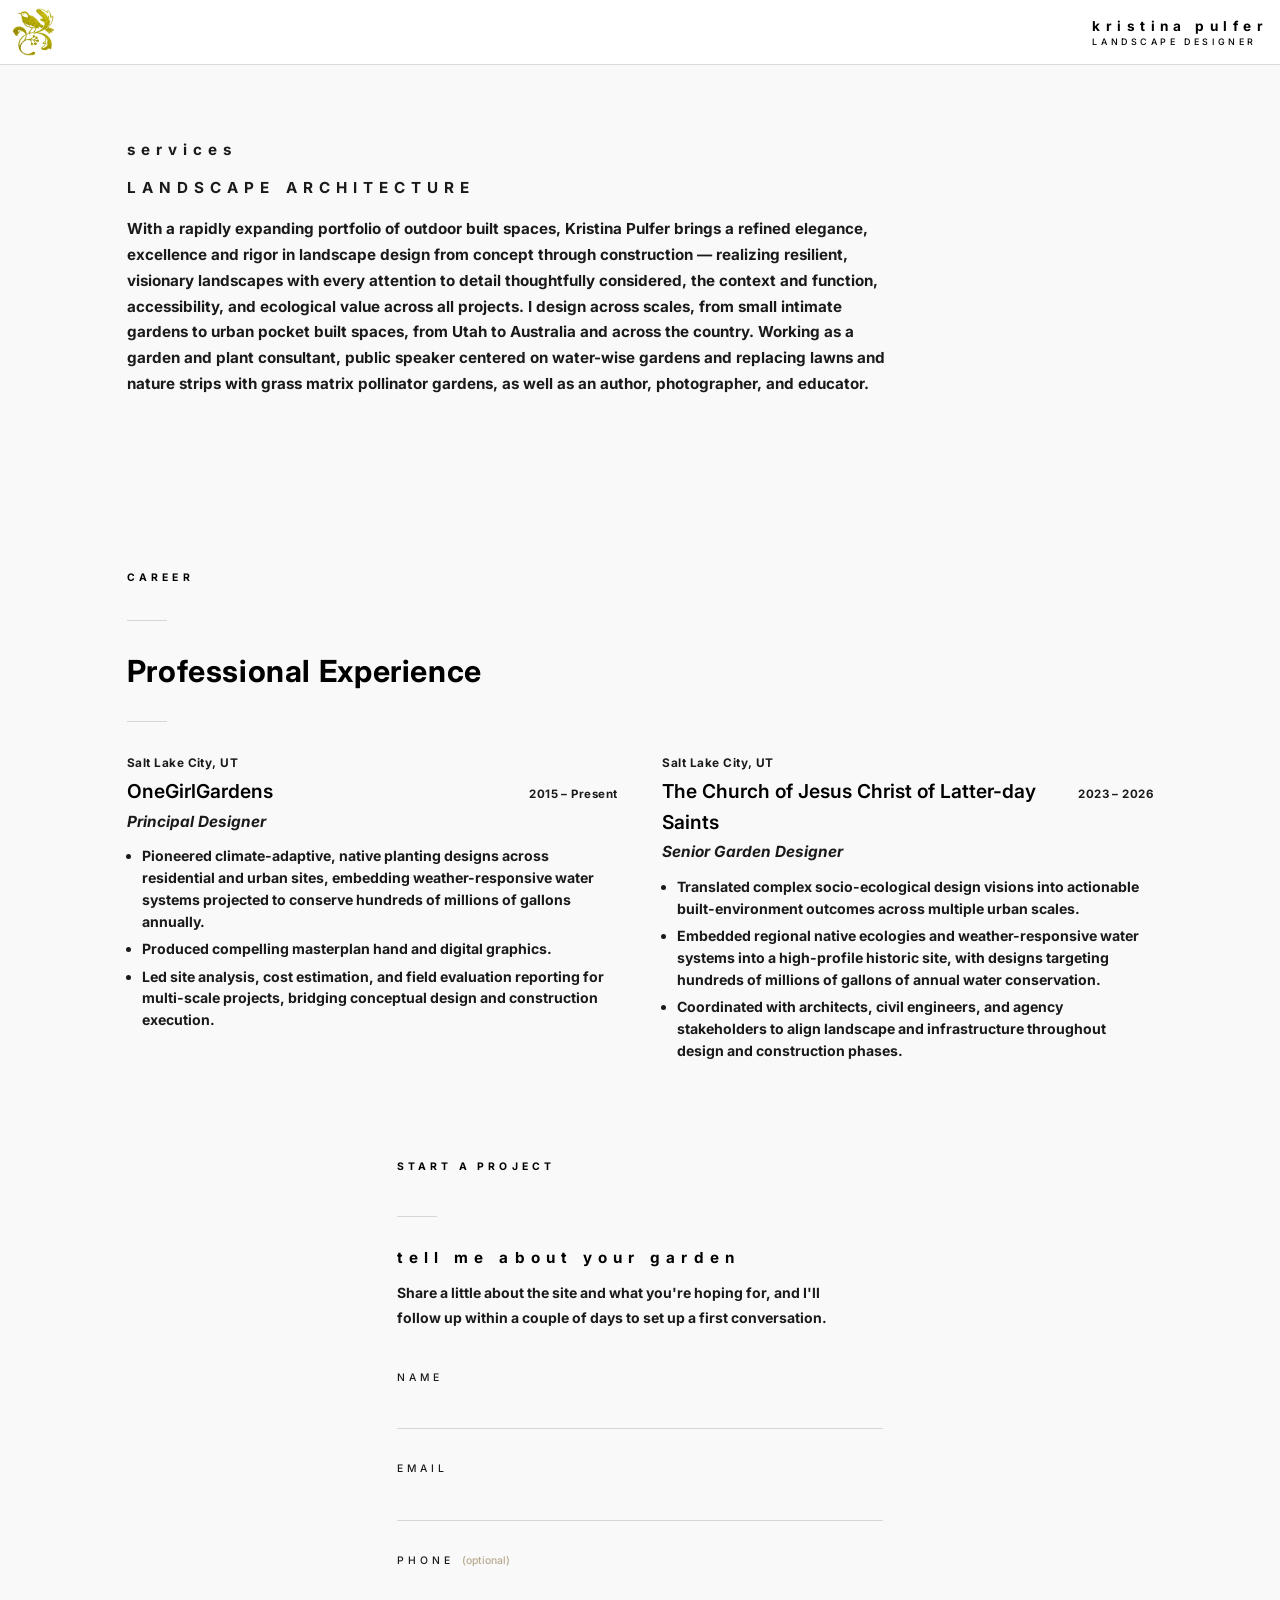
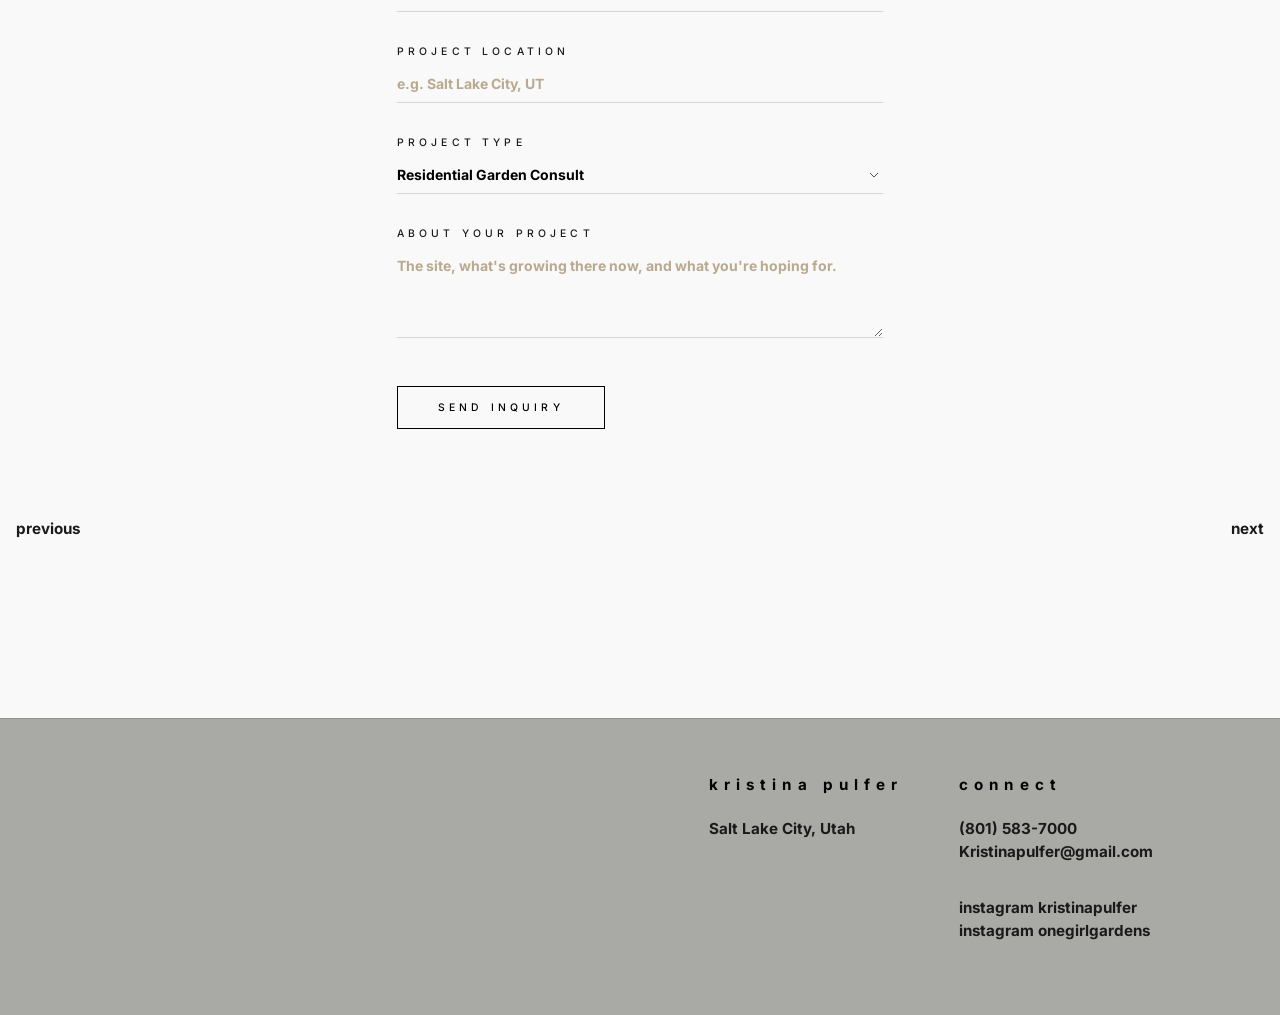
==== about.html @ 71c9b27d "Remove Why We Make Gardens heading from homepage, rename Studio & Process nav item to Process site-w" ====
<!doctype html>
<html lang="en">
<head>
<meta charset="UTF-8">
<meta name="viewport" content="width=device-width, initial-scale=1.0">
<title>Kristina Pulfer — About</title>
<meta name="description" content="Landscape designer Kristina Pulfer, founder of OneGirlGardens, specializes in native and water-resilient planting design for residential and civic gardens in Salt Lake City and beyond.">
<link rel="stylesheet" href="css/style.css">
</head>
<body>

<header class="site-header">
  <div class="container">
    <a class="brand-logo" href="index.html" aria-label="Kristina Pulfer — Home"><img src="images/BIRD_LOGO.png" alt="Kristina Pulfer logo"></a>
    <nav class="main-nav">
      <a href="index.html">Projects</a>
      <a href="about.html" class="active">About</a>
      <a href="studio.html">Process</a>
      <a href="faq.html" class="nav-faq">FAQ</a>
      <a href="visual-journal.html">Visual Journal</a>
    </nav>
    <button class="nav-toggle" aria-label="Toggle menu">
      <span class="toggle-name">kristina pulfer</span>
      <span class="toggle-tag">Landscape Designer</span>
    </button>
  </div>
</header>

<section style="padding-top:4.5rem;">
  <div class="container">
    <div class="dp-section" style="max-width:760px; margin-left:0;">
      <p class="dp-heading">Services</p>
      <p class="label" style="margin-bottom:1em;">Landscape Architecture</p>
      <p>With a rapidly expanding portfolio of outdoor built spaces, Kristina Pulfer brings a refined elegance, excellence and rigor in landscape design from concept through construction &mdash; realizing resilient, visionary landscapes with every attention to detail thoughtfully considered, the context and function, accessibility, and ecological value across all projects. I design across scales, from small intimate gardens to urban pocket built spaces, from Utah to Australia and across the country. Working as a garden and plant consultant, public speaker centered on water-wise gardens and replacing lawns and nature strips with grass matrix pollinator gardens, as well as an author, photographer, and educator.</p>
    </div>
  </div>
</section>

<section>
  <div class="container">
    <p class="label">Career</p>
    <hr class="divider">
    <h2 style="font-size:clamp(1.4rem, 2.6vw, 1.9rem);">Professional Experience</h2>
    <hr class="divider">
    <div class="exp-grid">

      <div class="exp-entry">
        <div class="loc">Salt Lake City, UT</div>
        <div class="org"><span>OneGirlGardens</span><span class="dates">2015 – Present</span></div>
        <div class="role">Principal Designer</div>
        <ul>
          <li>Pioneered climate-adaptive, native planting designs across residential and urban sites, embedding weather-responsive water systems projected to conserve hundreds of millions of gallons annually.</li>
          <li>Produced compelling masterplan hand and digital graphics.</li>
          <li>Led site analysis, cost estimation, and field evaluation reporting for multi-scale projects, bridging conceptual design and construction execution.</li>
        </ul>
      </div>

      <div class="exp-entry">
        <div class="loc">Salt Lake City, UT</div>
        <div class="org"><span>The Church of Jesus Christ of Latter-day Saints</span><span class="dates">2023 – 2026</span></div>
        <div class="role">Senior Garden Designer</div>
        <ul>
          <li>Translated complex socio-ecological design visions into actionable built-environment outcomes across multiple urban scales.</li>
          <li>Embedded regional native ecologies and weather-responsive water systems into a high-profile historic site, with designs targeting hundreds of millions of gallons of annual water conservation.</li>
          <li>Coordinated with architects, civil engineers, and agency stakeholders to align landscape and infrastructure throughout design and construction phases.</li>
        </ul>
      </div>

    </div>
  </div>
</section>

<section style="padding-top:1rem; padding-bottom:2rem;">
  <div class="container" style="max-width:640px;">
    <div class="estimate-block">
      <p class="label">Start a Project</p>
      <hr class="divider">
      <h3>Tell me about your garden</h3>
      <p>Share a little about the site and what you're hoping for, and I'll follow up within a couple of days to set up a first conversation.</p>
      <form class="estimate-form" action="https://formsubmit.co/Kristinapulfer@gmail.com" method="POST">
        <input type="hidden" name="_subject" value="New inquiry — kristinapulferlandscape.com">
        <input type="hidden" name="_captcha" value="false">
        <input type="hidden" name="_template" value="table">
        <input type="text" name="_honey" style="display:none" tabindex="-1" autocomplete="off">
        <div>
          <label for="c-name">Name</label>
          <input id="c-name" type="text" name="name" required autocomplete="name">
        </div>
        <div>
          <label for="c-email">Email</label>
          <input id="c-email" type="email" name="email" required autocomplete="email">
        </div>
        <div>
          <label for="c-phone">Phone <span style="text-transform:none; letter-spacing:0; color:#B9A98F;">(optional)</span></label>
          <input id="c-phone" type="tel" name="phone" autocomplete="tel">
        </div>
        <div>
          <label for="c-location">Project Location</label>
          <input id="c-location" type="text" name="project_location" placeholder="e.g. Salt Lake City, UT">
        </div>
        <div>
          <label for="c-type">Project Type</label>
          <select id="c-type" name="project_type">
            <option value="Residential Garden Consult">Residential Garden Consult</option>
            <option value="Full Planting Design">Full Planting Design</option>
            <option value="Plant Consulting for a Firm">Plant Consulting for a Firm</option>
            <option value="Ongoing Maintenance Oversight">Ongoing Maintenance Oversight</option>
            <option value="Other">Other</option>
          </select>
        </div>
        <div>
          <label for="c-message">About Your Project</label>
          <textarea id="c-message" name="message" placeholder="The site, what's growing there now, and what you're hoping for."></textarea>
        </div>
        <button type="submit">Send Inquiry</button>
      </form>
    </div>
  </div>
</section>

<section style="padding-top:0; padding-bottom:2rem;">
  <div style="display:flex; justify-content:space-between; margin-top:3.5rem; width:100vw; margin-left:calc(50% - 50vw); padding:0 1rem; box-sizing:border-box;">
    <a href="index.html" style="font-family:'Inter', Helvetica, Arial, sans-serif; font-weight:700; font-size:0.95rem; color:var(--brown-soft); text-transform:lowercase;">previous</a>
    <a href="studio.html" style="font-family:'Inter', Helvetica, Arial, sans-serif; font-weight:700; font-size:0.95rem; color:var(--brown-soft); text-transform:lowercase;">next</a>
  </div>
</section>

<footer class="site-footer">
  <div class="container">
    <div class="footer-grid">
      <div>
        <p class="footer-name">Kristina Pulfer</p>
        <p>Salt Lake City, Utah</p>
      </div>
      <div>
        <h4 class="label">Connect</h4>
        <a href="tel:+18015837000">(801) 583-7000</a>
        <a href="mailto:Kristinapulfer@gmail.com">Kristinapulfer@gmail.com</a>
        <a href="https://instagram.com/kristinapulfer" target="_blank" rel="noopener" style="margin-top:2.4em;">instagram kristinapulfer</a>
        <a href="https://instagram.com/onegirlgardens" target="_blank" rel="noopener">instagram onegirlgardens</a>
      </div>
    </div>
  </div>
</footer>
<script src="js/main.js"></script>
</body>
</html>
---- css/style.css ----
@import url('https://fonts.googleapis.com/css2?family=Inter:wght@300;400;500;700&display=swap');

:root {
  --cream: #F9F9F9;
  --cream-alt: #F9F9F9;
  --footer-gray: #A9A9A5;
  --page-gray: #F9F9F9;
  --brown: #000000;
  --brown-soft: #1A1A1A;
  --green: #000000;
  --green-dark: #000000;
  --line: rgba(0, 0, 0, 0.14);
  --max: 1180px;
}

* { box-sizing: border-box; }

html { font-size: 16px; scroll-behavior: smooth; overflow-x: hidden; }
html.nav-open, html.nav-open body { overflow: hidden; }

body {
  margin: 0;
  overflow-x: hidden;
  background: var(--cream);
  color: var(--brown-soft);
  font-family: 'Inter', Helvetica, Arial, sans-serif;
  font-weight: 700;
  line-height: 1.6;
  -webkit-font-smoothing: antialiased;
}

h1, h2, h3, h4 {
  font-family: 'Inter', Helvetica, Arial, sans-serif;
  color: var(--brown);
  font-weight: 700;
  letter-spacing: 0.02em;
  line-height: 1.2;
  margin: 0 0 0.5em;
}

h1 { font-size: clamp(2.4rem, 5vw, 4rem); }
h2 { font-size: clamp(1.8rem, 3vw, 2.6rem); }
h3 { font-size: clamp(1.2rem, 2vw, 1.6rem); }

a { color: inherit; text-decoration: none; }

p { font-size: 0.875rem; line-height: 1.8; margin: 0 0 1.2em; }

img { max-width: 100%; display: block; }

.label {
  font-family: 'Inter', Helvetica, Arial, sans-serif;
  text-transform: uppercase;
  letter-spacing: 0.4em;
  font-size: 0.65rem;
  font-weight: 700;
  color: var(--green-dark);
}

.container {
  max-width: var(--max);
  margin: 0 auto;
  padding: 0 6vw;
}
.container-wide {
  max-width: none;
  margin: 0;
  padding: 0 6vw;
}
.text-band {
  background: var(--page-gray);
  padding-top: 3.5rem;
  padding-bottom: 3.5rem;
}

/* ---------- Header / Nav ---------- */
.site-header {
  position: sticky;
  top: 0;
  z-index: 50;
  background: #FFFFFF;
  border-bottom: 1px solid var(--line);
}

.site-header .container {
  display: flex;
  flex-direction: row;
  align-items: center;
  justify-content: space-between;
  height: 64px;
  max-width: none;
  padding-top: 0;
  padding-bottom: 0;
  padding-left: 0.75rem;
  padding-right: 0.75rem;
  position: relative;
}

.brand-icon { display: none; }

.main-nav { display: none; }

.nav-toggle {
  display: flex; flex-direction: column; align-items: flex-start; gap: 2px;
  background: none; border: none; cursor: pointer;
  z-index: 60; position: relative; padding: 0; text-align: left;
}
.nav-toggle .toggle-name {
  font-family: 'Inter', sans-serif; font-size: 0.85rem; font-weight: 700;
  letter-spacing: 0.4em; color: var(--brown); text-transform: lowercase;
}
.nav-toggle .toggle-tag {
  font-family: 'Inter', Helvetica, Arial, sans-serif; font-size: 0.56rem; font-weight: 500;
  letter-spacing: 0.4em; text-transform: uppercase; color: var(--green-dark);
  background: linear-gradient(90deg, var(--green-dark) 0%, var(--brown) 50%, var(--green-dark) 100%);
  background-size: 260% 100%;
  background-position: 0% 0%;
  -webkit-background-clip: text;
  background-clip: text;
  -webkit-text-fill-color: transparent;
  transition: background-position 1.2s ease;
}
.nav-toggle:hover .toggle-tag {
  background-position: 100% 0%;
}

.brand-logo {
  display: flex; align-items: center; z-index: 60; position: relative;
}
.brand-logo img { height: 48px; width: auto; display: block; }
html.nav-open .brand-logo { display: none; }

.main-nav { position: fixed; inset: 0; background: var(--footer-gray); flex-direction: column;
  align-items: center; justify-content: center; padding: 2em 8vw; gap: 2.2em; margin-top: 0; transform: translateX(100%);
  transition: transform 0.3s ease; z-index: 55; }
.main-nav.open { display: flex; transform: translateX(0); }
.main-nav a {
  font-family: 'Inter', sans-serif; font-weight: 700; font-size: 1.15rem;
  letter-spacing: 0.4em; text-transform: lowercase; color: var(--brown);
  padding: 0; border-bottom: none; text-align: center;
}
.main-nav a:hover, .main-nav a.active { color: var(--brown); opacity: 0.7; }
.main-nav a.nav-faq { text-transform: none; }

/* ---------- Sections ---------- */
section { padding: 5rem 0; }
.section-alt { background: var(--cream-alt); border-top: 1px solid var(--line); border-bottom: 1px solid var(--line); }
.intro {
  max-width: 720px;
  margin-left: 0;
  margin-right: auto;
}
.intro p:first-of-type { font-size: 1rem; color: var(--brown); }

.divider {
  border: none; border-top: 1px solid var(--line);
  width: 40px; margin: 2rem 0;
}

/* ---------- Text hero band (interior pages) ---------- */
.about-hero {
  padding: 6.5rem 0 4.6rem;
  background: var(--cream-alt);
  border-bottom: 1px solid var(--line);
}
.about-hero-inner { max-width: var(--max); margin: 0 auto; padding: 0 6vw; }
.about-hero-inner h1 { max-width: 800px; margin-bottom: 0; }

.simple-hero { padding: 3.4rem 0; }
.simple-hero .about-hero-inner .label { margin-bottom: 0.6em; }
.simple-hero .about-hero-inner h1 {
  font-family: 'Inter', sans-serif; font-weight: 700; text-transform: lowercase;
  font-size: clamp(1.5rem, 3vw, 2rem); letter-spacing: 0.01em;
  margin-bottom: 0.7em;
}
.simple-hero .about-hero-inner p { max-width: 620px; }
.about-hero-inner p { max-width: 620px; margin-top: 0; margin-bottom: 0; }

/* ---------- Split-screen: image + type ---------- */
.about-teaser {
  display: grid;
  grid-template-columns: 1fr 1fr;
  gap: 6rem;
  align-items: center;
}
.about-teaser-text p { max-width: 480px; margin-bottom: 1rem; }
.about-teaser-img { aspect-ratio: 3 / 4; overflow: hidden; background: var(--line); }
.about-teaser-img img { width: 100%; height: 100%; object-fit: cover; }
@media (max-width: 960px) {
  .about-teaser { grid-template-columns: 1fr; gap: 3rem; }
  .about-teaser-img { aspect-ratio: 16 / 9; }
}

/* ---------- Pull quote ---------- */
.pull-quote { max-width: 760px; margin: 0 auto; text-align: center; }
.pull-quote blockquote {
  margin: 0; font-family: 'Inter', Helvetica, Arial, sans-serif; font-style: italic;
  font-weight: 700; font-size: clamp(1.5rem, 3vw, 2.1rem); line-height: 1.4; color: var(--brown);
}
.pull-quote cite {
  display: block; margin-top: 1.4rem; font-style: normal;
  font-family: 'Inter', sans-serif; font-size: 0.65rem; letter-spacing: 0.4em;
  text-transform: uppercase; color: var(--green-dark);
}

/* ---------- Single-column text block (methods/FAQ) ---------- */
.methods-block { max-width: 900px; }
.methods-block h2 {
  font-family: 'Inter', sans-serif; font-weight: 700; text-transform: lowercase;
  font-size: clamp(1.4rem, 2.6vw, 1.9rem); letter-spacing: 0.01em; margin-bottom: 0;
}
.methods-block p { margin-bottom: 1.2rem; max-width: 720px; }

/* ---------- Team / Principal ---------- */
.team-grid { display: grid; grid-template-columns: 1fr 1fr; gap: 6rem; margin-top: 3rem; }
.team-member-img { aspect-ratio: 770 / 1254; background: var(--line); overflow: hidden; margin-bottom: 1.5rem; }
.team-member-img img { width: 100%; height: 100%; object-fit: cover; }
.team-member h3 { font-size: 1.4rem; margin-bottom: 0.25rem; }
.team-member .role {
  font-family: 'Inter', sans-serif; font-size: 0.65rem; letter-spacing: 0.4em;
  text-transform: uppercase; color: var(--green-dark); margin-bottom: 1.5rem; display: block;
}
.team-member p { margin-bottom: 0.75rem; }
.credentials { margin-top: 1.5rem; list-style: none; padding: 0; }
.credentials li { font-size: 0.78rem; color: var(--brown-soft); padding: 0.6rem 0; border-top: 1px solid var(--line); }
.credentials li:last-child { border-bottom: 1px solid var(--line); }
@media (max-width: 780px) {
  .team-grid { grid-template-columns: 1fr; gap: 3rem; }
}

/* Single team member, shown side-by-side: photo left, info right */
.team-member-solo { display: grid; grid-template-columns: 280px 1fr; gap: 3.5rem; align-items: start; }
.team-member-solo .team-member-img { margin-bottom: 0; }
@media (max-width: 700px) {
  .team-member-solo { grid-template-columns: 1fr; gap: 1.6rem; }
  .team-member-solo .team-member-img { max-width: 280px; }
}

/* ---------- Two-column list block (services / locations) ---------- */
.methods-two-col { display: grid; grid-template-columns: 1fr 1fr; gap: 6rem; align-items: start; }
.methods-col ul { list-style: none; margin: 0; padding: 0; }
.methods-col li { padding: 0.75rem 0; border-bottom: 1px solid var(--line); font-size: 0.875rem; }
.methods-col li a:hover { color: var(--green-dark); }

.methods-list { list-style: none; margin-top: 0; padding: 0; }
.methods-list li { padding: 1.25rem 0; border-bottom: 1px solid var(--line); font-size: 0.875rem; color: var(--brown-soft); line-height: 1.75; }
.methods-list li:first-child { border-top: 1px solid var(--line); }
.methods-list li strong {
  display: block; font-family: 'Inter', Helvetica, Arial, sans-serif; font-size: 1.05rem;
  font-weight: 700; margin-bottom: 0.3rem;
}
.methods-list-avoid li strong { color: #8B5A46; }
.methods-list-use li strong { color: var(--green-dark); }
@media (max-width: 780px) {
  .methods-two-col { grid-template-columns: 1fr; gap: 3rem; }
}

/* ---------- Homepage hero (stacked) ---------- */
.home-hero { position: relative; width: 100%; height: 87vh; min-height: 520px; overflow: hidden; margin-top: 1.5rem; margin-bottom: 1.5rem; }
.home-hero .hero-slide {
  position: absolute; inset: 0; z-index: 0;
  opacity: 0; transition: opacity 1.8s ease;
}
.home-hero .hero-slide.is-active { opacity: 1; z-index: 1; }
.home-hero .hero-slide img { width: 100%; height: 100%; object-fit: cover; }
.home-hero::after {
  content: "";
  position: absolute; inset: 0; z-index: 2;
  background: linear-gradient(180deg, rgba(20,14,9,0.22) 0%, rgba(20,14,9,0.12) 45%, rgba(20,14,9,0.44) 100%);
}
.home-hero-text {
  position: absolute; left: 0; bottom: 0; max-width: 700px;
  text-align: left; padding: 0 6vw 3rem; z-index: 3;
}
.home-hero-text .label {
  color: rgba(251,249,243,0.85); margin-top: 0.8em; margin-bottom: 0;
  font-size: 0.8rem; letter-spacing: 0.4em;
}
.home-hero-text h1 {
  color: #FBF9F3; margin: 0;
  font-family: 'Inter', sans-serif; font-weight: 700;
  letter-spacing: 0.02em; text-transform: lowercase;
  font-size: clamp(1.8rem, 4vw, 3rem);
}

@media (max-width: 760px) {
  .home-hero-text { max-width: 100%; padding: 0 6vw 2.6rem; }
}

.hero-dots {
  position: absolute; right: 4rem; bottom: 2rem;
  display: flex; gap: 0.6em; z-index: 3;
}

@media (max-width: 760px) {
  .hero-dots { right: 6vw; bottom: 1.4rem; }
}
.hero-dots button {
  width: 9px; height: 9px; padding: 0; border-radius: 50%;
  border: 1px solid rgba(251,249,243,0.8); background: transparent;
  cursor: pointer; transition: background 0.25s, transform 0.25s;
}
.hero-dots button.is-active { background: #FBF9F3; transform: scale(1.15); }

/* ---------- Interior page hero ---------- */
.page-hero { position: relative; width: 100%; height: 52vh; min-height: 340px; overflow: hidden; }
.page-hero img { width: 100%; height: 100%; object-fit: cover; }
.page-hero::after {
  content: "";
  position: absolute; inset: 0;
  background: linear-gradient(180deg, rgba(20,14,9,0.2) 0%, rgba(20,14,9,0.1) 45%, rgba(20,14,9,0.42) 100%);
}
.page-hero-text {
  position: absolute; left: 0; bottom: 0; max-width: 640px;
  text-align: left; padding: 0 6vw 2.6rem; z-index: 2;
}
.page-hero-text .label {
  color: rgba(251,249,243,0.85); margin-bottom: 0.6em;
  font-size: 0.78rem; letter-spacing: 0.4em;
}
.page-hero-text h1 { color: #FBF9F3; margin: 0; }

@media (max-width: 760px) {
  .page-hero { height: 38vh; min-height: 280px; }
  .page-hero-text { padding: 0 6vw 2rem; }
}

.selected-heading { text-align: left; padding: 0; }

/* ---------- Project grid (homepage) ---------- */
/* ---------- Project filter tabs (Dan Pearson format) ---------- */
.filter-tabs {
  display: flex; gap: 2.2rem; justify-content: center;
  margin: 0 0 3.4rem;
}
.filter-tabs button {
  background: none; border: none; cursor: pointer; padding: 0.3em 0;
  font-family: 'Inter', sans-serif; font-size: 0.75rem; font-weight: 500;
  letter-spacing: 0.4em; text-transform: lowercase; color: var(--brown-soft);
  border-bottom: 1px solid transparent;
}
.filter-tabs button.active { color: var(--brown); border-bottom-color: var(--brown); }

/* ---------- Project grid (Dan Pearson format) ---------- */
.projects-band { background: var(--page-gray); padding-bottom: 3.5rem; }
.square-grid {
  display: grid;
  grid-template-columns: repeat(2, 1fr);
  column-gap: 1.4rem;
  row-gap: 3rem;
}
.square-tile { display: block; }
.square-tile.is-hidden { display: none; }
.square-tile .frame { width: 100%; aspect-ratio: 4 / 3; overflow: hidden; background: var(--line); }
.square-tile img { width: 100%; height: 100%; object-fit: cover; transition: transform 0.6s ease; }
.square-tile:hover img { transform: scale(1.03); }
.square-caption { padding-top: 0.6rem; }
.square-caption h3 {
  font-family: 'Inter', Helvetica, Arial, sans-serif;
  color: var(--brown); margin: 0 0 0.1em; font-size: 1.05rem;
  font-weight: 700; text-transform: lowercase; line-height: 1.4;
}
.square-caption .location {
  font-family: 'Inter', Helvetica, Arial, sans-serif; font-style: normal;
  font-size: 0.95rem; font-weight: 700; line-height: 1.7;
  color: var(--brown-soft); text-transform: lowercase; margin: 0;
}

@media (max-width: 900px) {
  .square-grid { grid-template-columns: repeat(2, 1fr); }
}
@media (max-width: 560px) {
  .square-grid { grid-template-columns: 1fr; }
}

/* ---------- Contact page ---------- */
.contact-inner {
  display: grid;
  grid-template-columns: 1fr 1fr;
  gap: 8rem;
  align-items: start;
}
.contact-heading { font-style: italic; margin-bottom: 3rem; max-width: 460px; }

.contact-details { list-style: none; margin: 1.6rem 0 0; padding: 0; }
.contact-details li {
  display: flex; gap: 1.5rem; align-items: baseline;
  padding: 1rem 0; border-bottom: 1px solid var(--line);
}
.contact-details .detail-key {
  font-family: 'Inter', sans-serif; font-size: 0.6rem; letter-spacing: 0.4em;
  text-transform: uppercase; color: var(--brown-soft); width: 60px; flex-shrink: 0;
}
.contact-details .detail-val { font-size: 0.88rem; color: var(--brown); }
.contact-details a:hover { text-decoration: underline; text-underline-offset: 3px; }

.call-button {
  display: inline-flex; align-items: center; gap: 0.6em;
  padding: 0.8em 1.6em; border: 1px solid var(--brown);
  font-family: 'Inter', sans-serif; font-size: 0.65rem; font-weight: 500;
  letter-spacing: 0.4em; text-transform: uppercase; color: var(--brown);
  transition: background 0.2s, color 0.2s;
}
.call-button:hover { background: var(--brown); color: var(--cream); text-decoration: none; }

.estimate-block h3 { font-family: 'Inter', Helvetica, Arial, sans-serif; font-size: 0.95rem; font-weight: 700; text-transform: lowercase; letter-spacing: 0.4em; margin-bottom: 0.75rem; }
.estimate-block > p { max-width: 460px; margin-bottom: 2.5rem; }

.estimate-form { display: flex; flex-direction: column; gap: 2rem; margin-top: 0; }
.estimate-form label {
  display: block; font-family: 'Inter', sans-serif; font-size: 0.65rem; font-weight: 500;
  letter-spacing: 0.4em; text-transform: uppercase; color: var(--brown-soft); margin-bottom: 0.5em;
}
.estimate-form input, .estimate-form select, .estimate-form textarea {
  width: 100%; padding: 0.5em 0; border: none; border-bottom: 1px solid var(--line);
  outline: none; font-family: 'Inter', sans-serif; font-weight: 700; font-size: 0.875rem; line-height: 1.6; background: transparent;
  color: var(--brown); border-radius: 0; -webkit-appearance: none; appearance: none;
  transition: border-color 0.2s;
}
.estimate-form select {
  cursor: pointer;
  background-image: url("data:image/svg+xml,%3Csvg xmlns='http://www.w3.org/2000/svg' width='10' height='6'%3E%3Cpath d='M1 1l4 4 4-4' stroke='%235C4A3C' fill='none'/%3E%3C/svg%3E");
  background-repeat: no-repeat; background-position: right 0.25rem center;
}
.estimate-form input::placeholder, .estimate-form textarea::placeholder { color: #B9A98F; }
.estimate-form input:focus, .estimate-form select:focus, .estimate-form textarea:focus { border-bottom-color: var(--brown); }
.estimate-form textarea { min-height: 90px; resize: vertical; }
.estimate-form button {
  align-self: flex-start; margin-top: 0.5rem; padding: 0.9rem 2.5rem;
  background: transparent; color: var(--brown); border: 1px solid var(--brown); cursor: pointer;
  font-family: 'Inter', sans-serif; font-size: 0.65rem; font-weight: 500; letter-spacing: 0.4em;
  text-transform: uppercase; transition: background 0.2s, color 0.2s;
}
.estimate-form button:hover { background: var(--brown); color: var(--cream); }

@media (max-width: 780px) {
  .contact-inner { grid-template-columns: 1fr; gap: 3rem; }
}

.contact-gray {
  background: var(--footer-gray);
  padding: 4rem 3rem;
  display: grid;
  grid-template-columns: 1fr 1fr;
  gap: 3vw;
  text-align: left;
}
.contact-gray .footer-name {
  font-family: 'Inter', sans-serif;
  font-weight: 500;
  font-size: 0.95rem;
  letter-spacing: 0.4em;
  color: var(--brown);
  text-transform: lowercase;
  margin: 0 0 0.6em;
}
.contact-gray p { font-family: 'Inter', sans-serif; font-weight: 700; font-size: 0.95rem; color: var(--brown-soft); margin: 0 0 0.4em; }
.contact-gray .contact-group h4 {
  font-family: 'Inter', sans-serif; font-weight: 500; font-size: 0.95rem;
  letter-spacing: 0.4em; text-transform: lowercase; color: var(--brown); margin: 0 0 0.6em;
}
.contact-gray .contact-group a {
  display: block; font-family: 'Inter', sans-serif; font-weight: 700; font-size: 0.95rem; color: var(--brown-soft); margin-bottom: 0.4em;
}
.contact-gray .contact-group a:hover { color: var(--green-dark); }
@media (max-width: 700px) {
  .contact-gray { grid-template-columns: 1fr; gap: 2rem; }
}

/* ---------- Project detail pages ---------- */
.project-hero { position: relative; width: 100%; height: 92vh; min-height: 560px; overflow: hidden; margin-top: max(0.75in, 8vh); margin-bottom: max(0.75in, 4vh); padding: 0 3vw; box-sizing: border-box; }
.project-hero img { width: 100%; height: 100%; object-fit: cover; display: block; }
.project-hero-overlay {
  position: absolute; top: 0; left: 0; right: 0;
  display: flex; justify-content: flex-start; align-items: flex-start;
  padding: 1.8rem 3vw;
}
.project-hero-overlay .project-hero-title,
.project-hero-overlay .studio-tag {
  font-family: 'Inter', Helvetica, Arial, sans-serif; font-weight: 700; font-size: 0.65rem;
  letter-spacing: 0.4em; text-transform: uppercase; color: var(--green-dark); margin: 0;
}

.project-meta {
  list-style: none; margin: 1.3rem 0 1.8rem; padding: 0; max-width: 440px;
  font-family: 'Inter', sans-serif; font-size: 0.92rem;
}
.project-meta li { display: flex; justify-content: space-between; gap: 1rem; padding: 0.55em 0; border-top: 1px solid var(--line); }
.project-meta li:first-child { border-top: none; }
.project-meta .k { color: var(--brown-soft); }
.project-meta .v { color: var(--brown); text-align: right; }

.project-tagline {
  font-family: 'Inter', Helvetica, Arial, sans-serif;
  font-style: italic;
  font-size: 1.4rem;
  color: var(--brown);
  margin: 1.6rem 0 2.2rem;
  max-width: 560px;
}

/* ---------- Project narrative (Dan Pearson format) ---------- */
.dp-project-grid { display: grid; grid-template-columns: 1fr 2fr; gap: 5vw; }
.dp-section { max-width: 640px; margin: 0 0 1.8rem auto; }
.dp-section:last-child { margin-bottom: 0; }
.dp-heading {
  font-family: 'Inter', Helvetica, Arial, sans-serif; font-style: normal; font-weight: 700;
  font-size: 0.95rem; text-transform: lowercase; color: var(--brown);
  margin-bottom: 0.5em; letter-spacing: 0.4em;
}
.dp-section p {
  font-family: 'Inter', Helvetica, Arial, sans-serif; font-weight: 700; font-size: 0.95rem;
  line-height: 1.7; color: var(--brown-soft); margin-bottom: 0.8em;
}
.dp-section p strong { font-weight: 600; color: var(--brown); font-style: normal; }
.dp-section p em { font-style: italic; }
.dp-section ul { list-style: none; padding: 0; margin: 0 0 0.8em; }
.dp-section ul li {
  font-family: 'Inter', Helvetica, Arial, sans-serif; font-weight: 700; font-size: 0.95rem; line-height: 1.7;
  color: var(--brown-soft); margin-bottom: 0.7em; padding-left: 1.1em; position: relative;
}
.dp-section ul li::before { content: "\2014"; position: absolute; left: 0; color: var(--green-dark); }

/* ---------- Project pull-quote (Dan Pearson format) ---------- */
.dp-quote { max-width: 640px; margin: 0 0 1.8rem; }
.dp-quote blockquote {
  margin: 0 0 0.8em; font-family: 'Inter', sans-serif; font-weight: 700; font-style: italic;
  font-size: 0.95rem; line-height: 1.7; color: var(--brown-soft);
}
.dp-quote cite {
  display: block; font-style: normal; font-family: 'Inter', sans-serif;
  font-size: 0.85rem; color: var(--brown-soft);
}

/* ---------- Project metadata table (Dan Pearson format) ---------- */
.dp-meta { max-width: 640px; list-style: none; margin: 0 0 0 auto; padding: 0; }
.dp-meta li {
  display: grid; grid-template-columns: 160px 1fr; gap: 1.5rem;
  padding: 0.85em 0; border-bottom: 1px solid var(--line);
}
.dp-meta .k {
  font-family: 'Inter', Helvetica, Arial, sans-serif; font-weight: 700; font-size: 0.85rem;
  color: var(--brown); text-transform: lowercase;
}
.dp-meta .v { font-family: 'Inter', Helvetica, Arial, sans-serif; font-weight: 700; font-size: 0.9rem; color: var(--brown-soft); }
@media (max-width: 560px) {
  .dp-meta li { grid-template-columns: 1fr; gap: 0.3rem; }
}

@media (max-width: 860px) {
  .dp-project-grid { grid-template-columns: 1fr; gap: 2.4rem; }
}

.stack-gallery {
  margin-top: 1rem;
  width: 100vw;
  margin-left: calc(50% - 50vw);
  padding: 0 3vw;
  box-sizing: border-box;
}
.stack-gallery figure { margin: 0; overflow: hidden; }
.stack-gallery figcaption { font-family: 'Inter', sans-serif; font-size: 0.78rem; letter-spacing: 0.05em; color: var(--brown-soft); margin-top: 0.7rem; }

.gallery-row { margin-bottom: 0.5in; }
.gallery-row:last-child { margin-bottom: 0; }
.gallery-row.full img, .gallery-row.full video { width: 100%; height: auto; display: block; }
.gallery-row.pair { display: grid; grid-template-columns: repeat(2, 1fr); gap: 0.5in; }
.gallery-row.pair img, .gallery-row.pair video { width: 100%; height: 100%; aspect-ratio: 3 / 4; object-fit: cover; display: block; }
@media (max-width: 700px) {
  .gallery-row.pair { grid-template-columns: 1fr; }
}

/* ---------- Gallery ---------- */
.gallery {
  display: grid;
  grid-template-columns: repeat(6, 1fr);
  gap: 1.1rem;
  margin-top: 1rem;
}
.gallery img { width: 100%; height: 100%; object-fit: cover; }
.g-w2 { grid-column: span 3; }
.g-w3 { grid-column: span 4; }
.g-w1 { grid-column: span 2; }
.g-full { grid-column: span 6; }
.gallery figure { margin: 0; }
.gallery figcaption {
  font-family: 'Inter', sans-serif; font-size: 0.72rem; letter-spacing: 0.06em;
  color: var(--brown-soft); margin-top: 0.5rem;
}
@media (max-width: 760px) {
  .gallery { grid-template-columns: repeat(2, 1fr); }
  .g-w2, .g-w3, .g-w1, .g-full { grid-column: span 2; }
}

/* ---------- About page ---------- */
.coursework-grid {
  display: grid;
  grid-template-columns: repeat(3, 1fr);
  gap: 1.6rem;
  margin-top: 2rem;
}
.coursework-grid img { aspect-ratio: 4/3; object-fit: cover; }
.coursework-grid figcaption { font-family:'Inter',sans-serif; font-size:0.72rem; letter-spacing:0.05em; color: var(--brown-soft); margin-top:0.5rem; }
@media (max-width: 700px) {
  .coursework-grid { grid-template-columns: repeat(2, 1fr); }
}

/* ---------- Resume: Professional Experience ---------- */
.exp-grid {
  display: grid;
  grid-template-columns: 1fr 1fr;
  gap: 2.8rem;
  margin-top: 1.6rem;
}
.exp-entry .loc {
  font-family: 'Inter', sans-serif; font-size: 0.74rem; letter-spacing: 0.04em;
  color: var(--brown-soft); margin-bottom: 0.2rem;
}
.exp-entry .org {
  display: flex; justify-content: space-between; align-items: baseline; gap: 1rem;
  font-family: 'Inter', Helvetica, Arial, sans-serif; font-weight: 600; color: var(--brown); font-size: 1.2rem;
}
.exp-entry .org .dates {
  font-family: 'Inter', sans-serif; font-size: 0.72rem; letter-spacing: 0.04em;
  color: var(--brown-soft); font-weight: 700; white-space: nowrap;
}
.exp-entry .role { font-style: italic; color: var(--brown-soft); font-size: 0.96rem; margin: 0.15rem 0 0.7rem; }
.exp-entry .summary { font-size: 0.92rem; color: var(--brown-soft); line-height: 1.55; margin: 0 0 0.7rem; }
.exp-entry ul { margin: 0; padding-left: 1.05em; font-size: 0.88rem; color: var(--brown-soft); line-height: 1.55; }
.exp-entry li + li { margin-top: 0.4em; }

/* ---------- Resume: Education ---------- */
.edu-list { margin-top: 1.6rem; display: grid; grid-template-columns: 1fr 1fr; gap: 2.8rem; }
.edu-entry .school { font-family: 'Inter', Helvetica, Arial, sans-serif; font-weight: 600; color: var(--brown); font-size: 1.1rem; }
.edu-entry .track { font-size: 0.94rem; color: var(--brown-soft); }
.edu-entry .note {
  font-family: 'Inter', sans-serif; font-size: 0.72rem; letter-spacing: 0.02em;
  color: var(--brown-soft); margin-top: 0.2rem;
}

@media (max-width: 780px) {
  .exp-grid, .edu-list { grid-template-columns: 1fr; gap: 1.8rem; }
}

/* ---------- Footer ---------- */
.site-footer {
  border-top: 1px solid var(--line);
  padding: 3.5rem 0 4.5rem;
  margin-top: 1.5in;
  background: var(--footer-gray);
}
.footer-grid {
  display: flex;
  justify-content: flex-end;
  gap: 3.5rem;
}
.footer-grid h4, .footer-grid .footer-name {
  font-family: 'Inter', sans-serif; font-weight: 700; font-size: 0.95rem;
  letter-spacing: 0.4em; text-transform: lowercase; color: var(--brown);
  line-height: 1.3; margin: 0 0 1.6em;
}
.footer-grid p, .footer-grid a { font-family: 'Inter', sans-serif; font-weight: 700; font-size: 0.95rem; line-height: 1.3; color: var(--brown-soft); margin: 0 0 0.2em; }
.footer-grid a { display:block; }
.footer-grid a:hover { color: var(--green-dark); }
.footer-bottom {
  margin-top: 2.6rem; padding-top: 1.4rem; border-top: 1px solid var(--line);
  font-family:'Inter',sans-serif; font-size: 0.72rem; letter-spacing: 0.05em; color: var(--brown-soft);
  display:flex; justify-content:space-between; flex-wrap:wrap; gap: 0.6em;
}
@media (max-width: 700px) {
  .footer-grid { flex-direction: column; align-items: flex-start; text-align: left; gap: 2rem; }
}

/* ---------- FAQ page ---------- */
.faq-list { margin-top: 0; }
.faq-item { padding: 1.5rem 0; border-bottom: 1px solid var(--line); }
.faq-item h3 {
  font-family: 'Inter', sans-serif; font-size: 0.8rem; letter-spacing: 0.4em;
  text-transform: uppercase; font-weight: 500; color: var(--brown);
  margin-bottom: 0.75rem;
}
.faq-item p { margin-bottom: 0; color: var(--brown-soft); }
.faq-item p + p { margin-top: 0.9em; }

/* ---------- Buttons ---------- */
.btn {
  display: inline-block;
  font-family: 'Inter', sans-serif;
  text-transform: uppercase;
  letter-spacing: 0.4em;
  font-size: 0.78rem;
  color: var(--brown);
  border: 1px solid var(--brown);
  padding: 0.85em 1.8em;
  transition: background 0.2s, color 0.2s;
}
.btn:hover { background: var(--brown); color: var(--cream); }
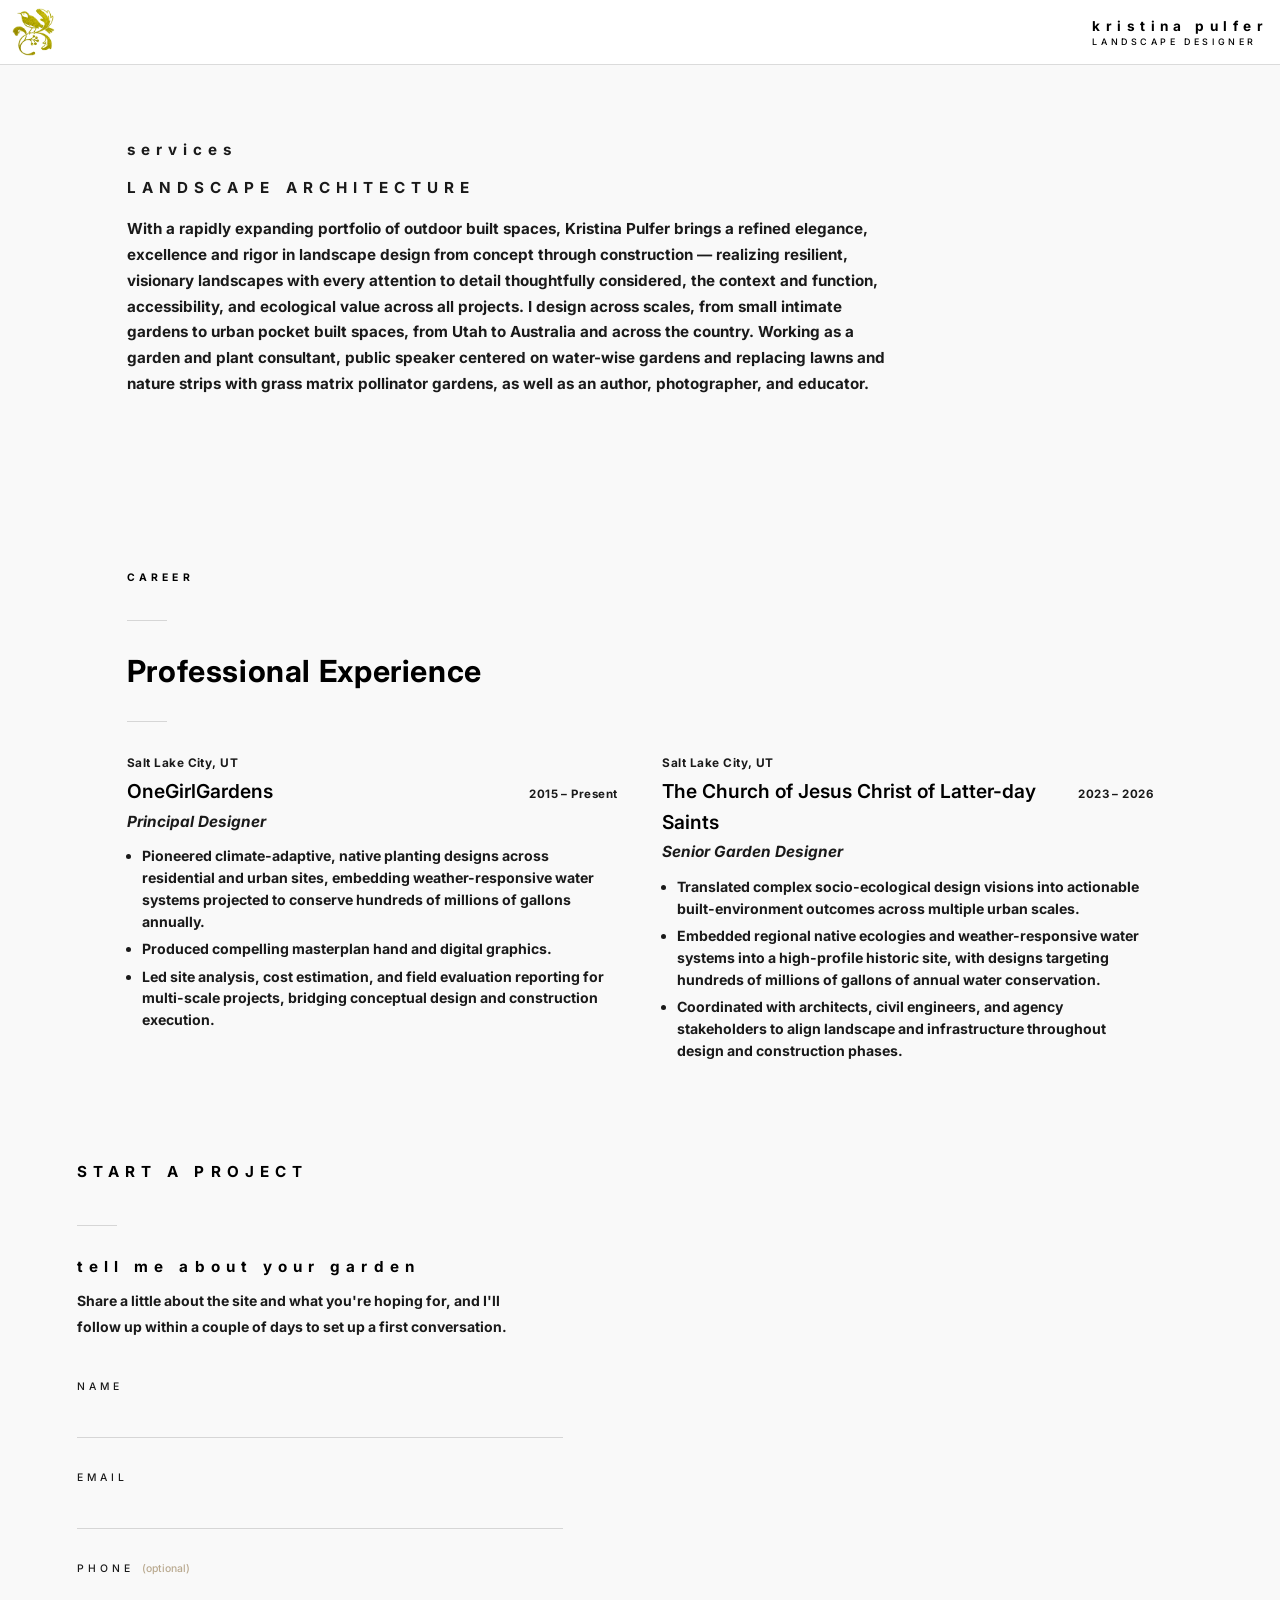
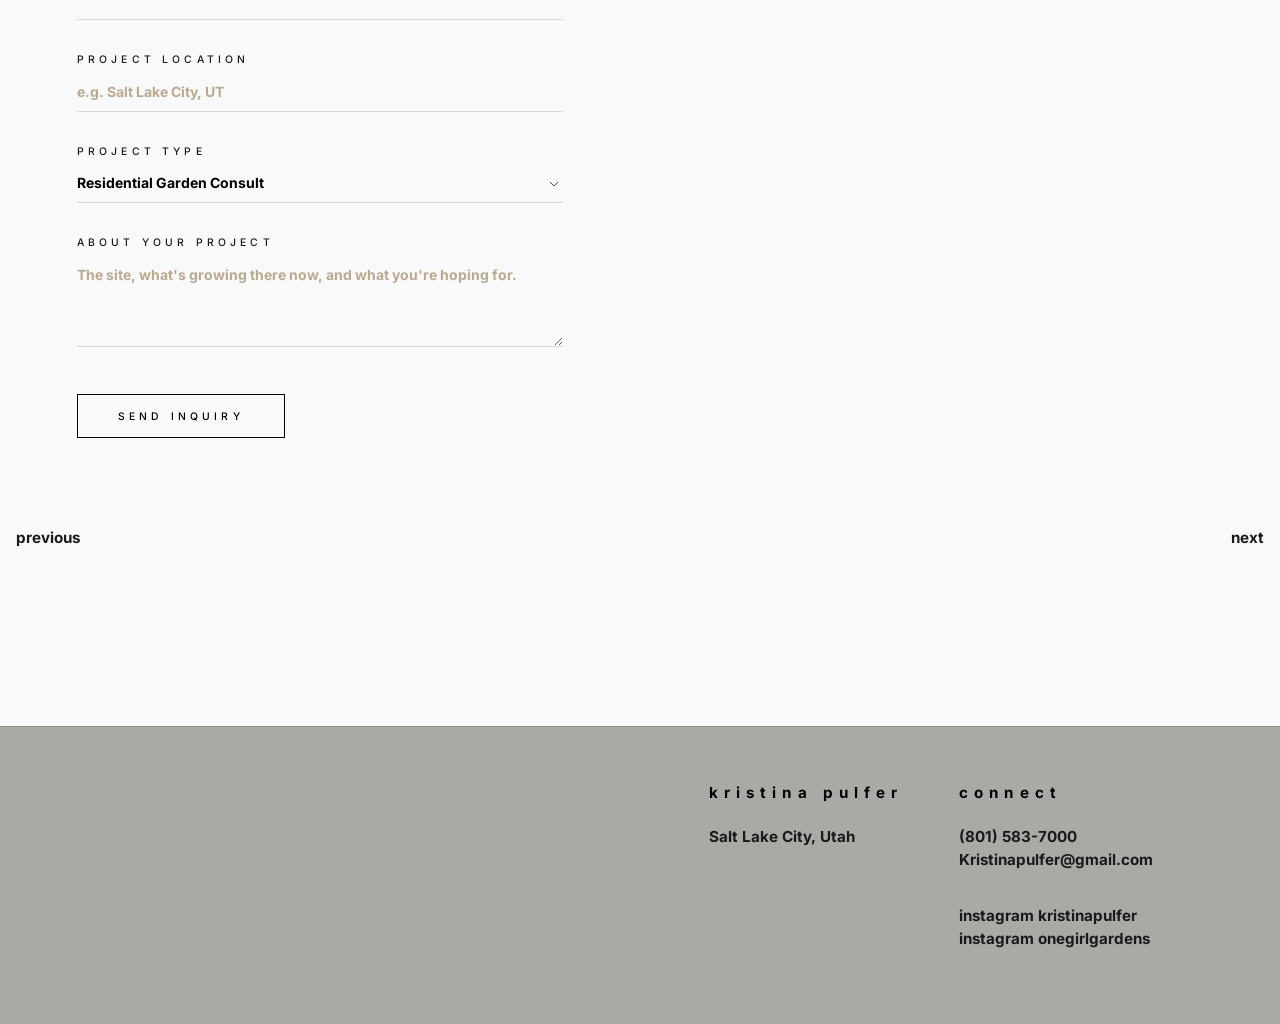
==== commit 7b3a61a0: "Move Start a Project block to the far left of the About page, match its heading size to Services, sh" ====
--- a/about.html
+++ b/about.html
@@ -71,9 +71,9 @@
 </section>
 
 <section style="padding-top:1rem; padding-bottom:2rem;">
-  <div class="container" style="max-width:640px;">
+  <div class="container" style="max-width:640px; margin-left:0; margin-right:auto;">
     <div class="estimate-block">
-      <p class="label">Start a Project</p>
+      <p class="label" style="font-size:0.95rem;">Start a Project</p>
       <hr class="divider">
       <h3>Tell me about your garden</h3>
       <p>Share a little about the site and what you're hoping for, and I'll follow up within a couple of days to set up a first conversation.</p>
--- a/css/style.css
+++ b/css/style.css
@@ -256,7 +256,7 @@
 }
 
 /* ---------- Homepage hero (stacked) ---------- */
-.home-hero { position: relative; width: 100%; height: 87vh; min-height: 520px; overflow: hidden; margin-top: 1.5rem; margin-bottom: 1.5rem; }
+.home-hero { position: relative; width: 100%; height: 87vh; min-height: 520px; overflow: hidden; margin-top: 0; margin-bottom: 1.5rem; }
 .home-hero .hero-slide {
   position: absolute; inset: 0; z-index: 0;
   opacity: 0; transition: opacity 1.8s ease;
@@ -470,13 +470,12 @@
 /* ---------- Project detail pages ---------- */
 .project-hero { position: relative; width: 100%; height: 92vh; min-height: 560px; overflow: hidden; margin-top: max(0.75in, 8vh); margin-bottom: max(0.75in, 4vh); padding: 0 3vw; box-sizing: border-box; }
 .project-hero img { width: 100%; height: 100%; object-fit: cover; display: block; }
-.project-hero-overlay {
-  position: absolute; top: 0; left: 0; right: 0;
-  display: flex; justify-content: flex-start; align-items: flex-start;
-  padding: 1.8rem 3vw;
-}
-.project-hero-overlay .project-hero-title,
-.project-hero-overlay .studio-tag {
+.project-title-sticky {
+  position: sticky; top: 64px; z-index: 40;
+  background: var(--cream);
+  padding: 1rem 3vw;
+}
+.project-title-sticky .project-hero-title {
   font-family: 'Inter', Helvetica, Arial, sans-serif; font-weight: 700; font-size: 0.65rem;
   letter-spacing: 0.4em; text-transform: uppercase; color: var(--green-dark); margin: 0;
 }
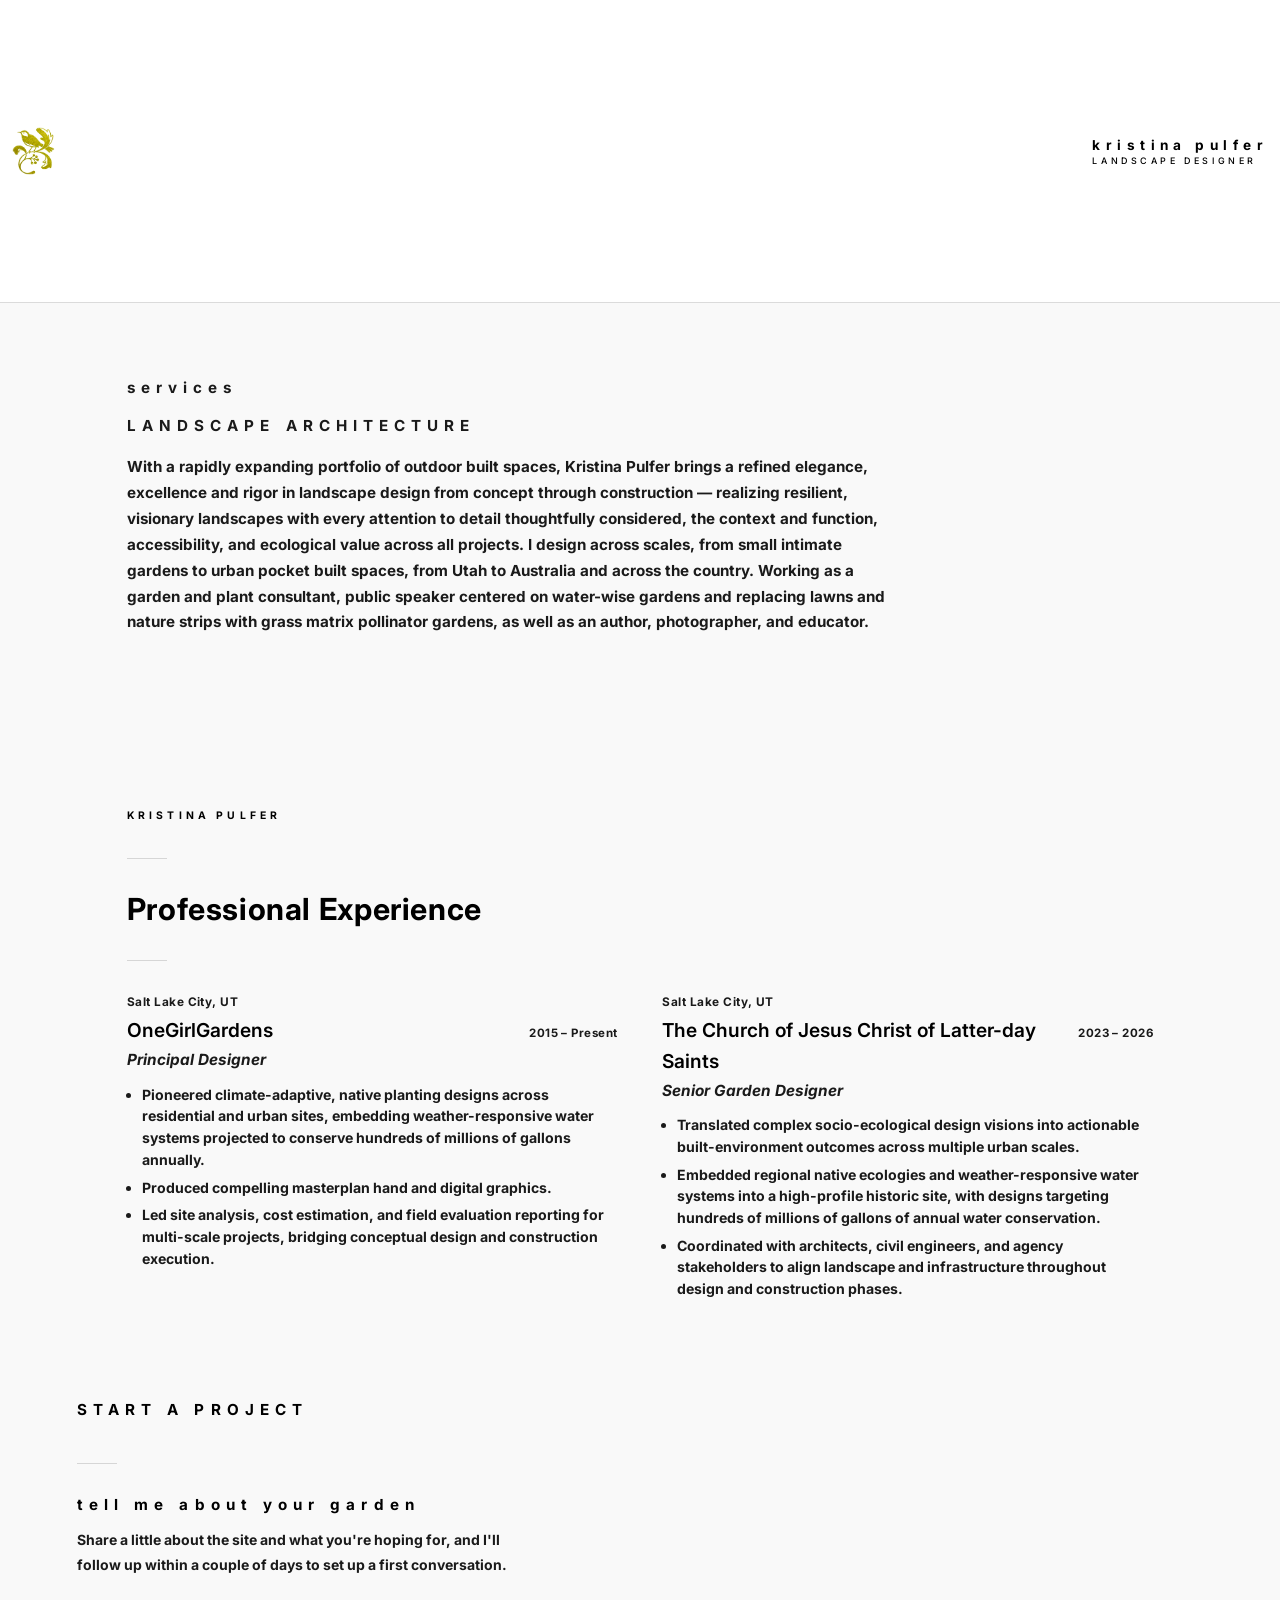
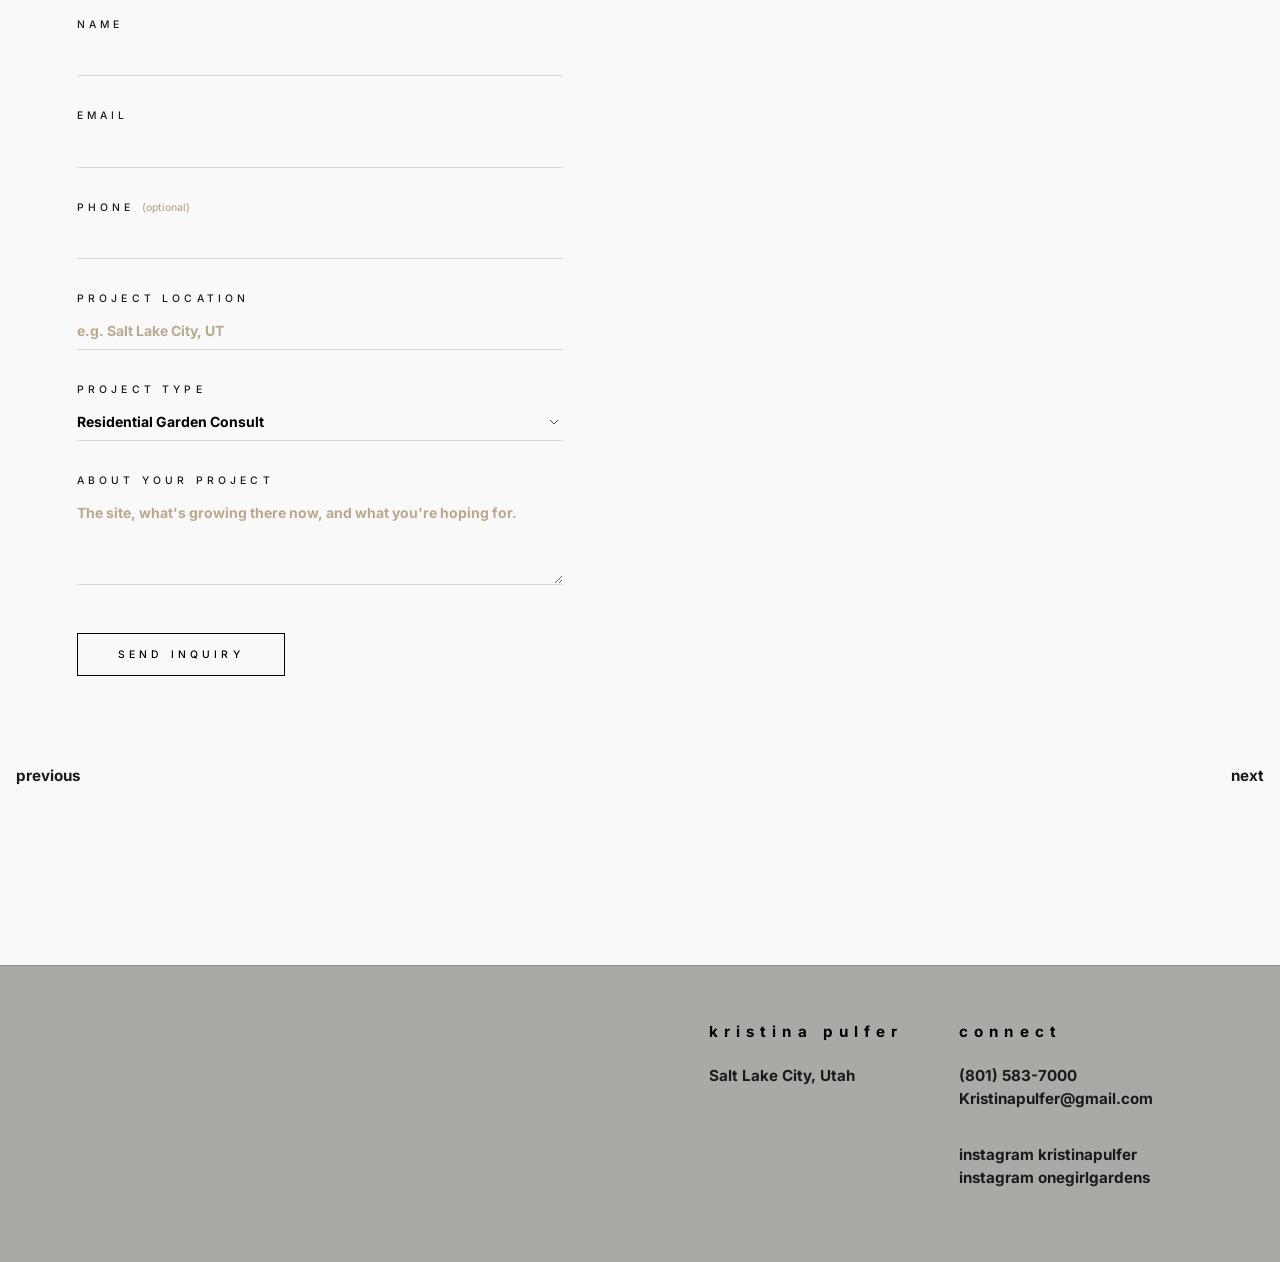
==== commit a7cb7618: "Increase header height to 8cm (from ~1.5cm/64px), adjust sticky project title offset to match, renam" ====
--- a/about.html
+++ b/about.html
@@ -38,7 +38,7 @@
 
 <section>
   <div class="container">
-    <p class="label">Career</p>
+    <p class="label">Kristina Pulfer</p>
     <hr class="divider">
     <h2 style="font-size:clamp(1.4rem, 2.6vw, 1.9rem);">Professional Experience</h2>
     <hr class="divider">
--- a/css/style.css
+++ b/css/style.css
@@ -87,7 +87,7 @@
   flex-direction: row;
   align-items: center;
   justify-content: space-between;
-  height: 64px;
+  height: 8cm;
   max-width: none;
   padding-top: 0;
   padding-bottom: 0;
@@ -471,7 +471,7 @@
 .project-hero { position: relative; width: 100%; height: 92vh; min-height: 560px; overflow: hidden; margin-top: max(0.75in, 8vh); margin-bottom: max(0.75in, 4vh); padding: 0 3vw; box-sizing: border-box; }
 .project-hero img { width: 100%; height: 100%; object-fit: cover; display: block; }
 .project-title-sticky {
-  position: sticky; top: 64px; z-index: 40;
+  position: sticky; top: 8cm; z-index: 40;
   background: var(--cream);
   padding: 1rem 3vw;
 }
@@ -694,3 +694,38 @@
   transition: background 0.2s, color 0.2s;
 }
 .btn:hover { background: var(--brown); color: var(--cream); }
+
+/* ---------- FAQ Accordion ---------- */
+.accordion-wrap { max-width: 780px; margin: 0 auto; }
+.accordion-group-label { margin: 3rem 0 0.8em; }
+.accordion-group-label:first-child { margin-top: 0; }
+.accordion-item { border-bottom: 1px solid #E5E5E5; }
+.accordion-trigger {
+  display: flex; justify-content: space-between; align-items: center; gap: 1.5rem;
+  width: 100%; background: none; border: none; cursor: pointer; text-align: left;
+  font-family: inherit; font-weight: 700; font-size: 0.95rem; color: #000;
+  padding: 1.5rem 0;
+}
+.accordion-icon {
+  flex-shrink: 0; font-size: 1.3rem; font-weight: 300; line-height: 1;
+  color: #000; transition: transform 0.25s ease;
+}
+.accordion-item.open .accordion-icon { transform: rotate(180deg); }
+.accordion-panel {
+  max-height: 0; overflow: hidden;
+  transition: max-height 0.35s ease;
+}
+.accordion-panel p {
+  font-family: inherit; color: #000; margin: 0; padding: 0 2.5rem 1.6rem 0;
+}
+.accordion-item.open .accordion-panel { max-height: 700px; }
+
+.faq-sticky-cta {
+  position: fixed; left: 0; right: 0; bottom: 0; z-index: 60;
+  display: block; text-align: center;
+  background: #000; color: #FFF;
+  font-family: inherit; font-weight: 700; font-size: 0.85rem;
+  letter-spacing: 0.3em; text-transform: uppercase;
+  padding: 1.3rem 0;
+}
+.faq-sticky-cta:hover { background: #1a1a1a; }
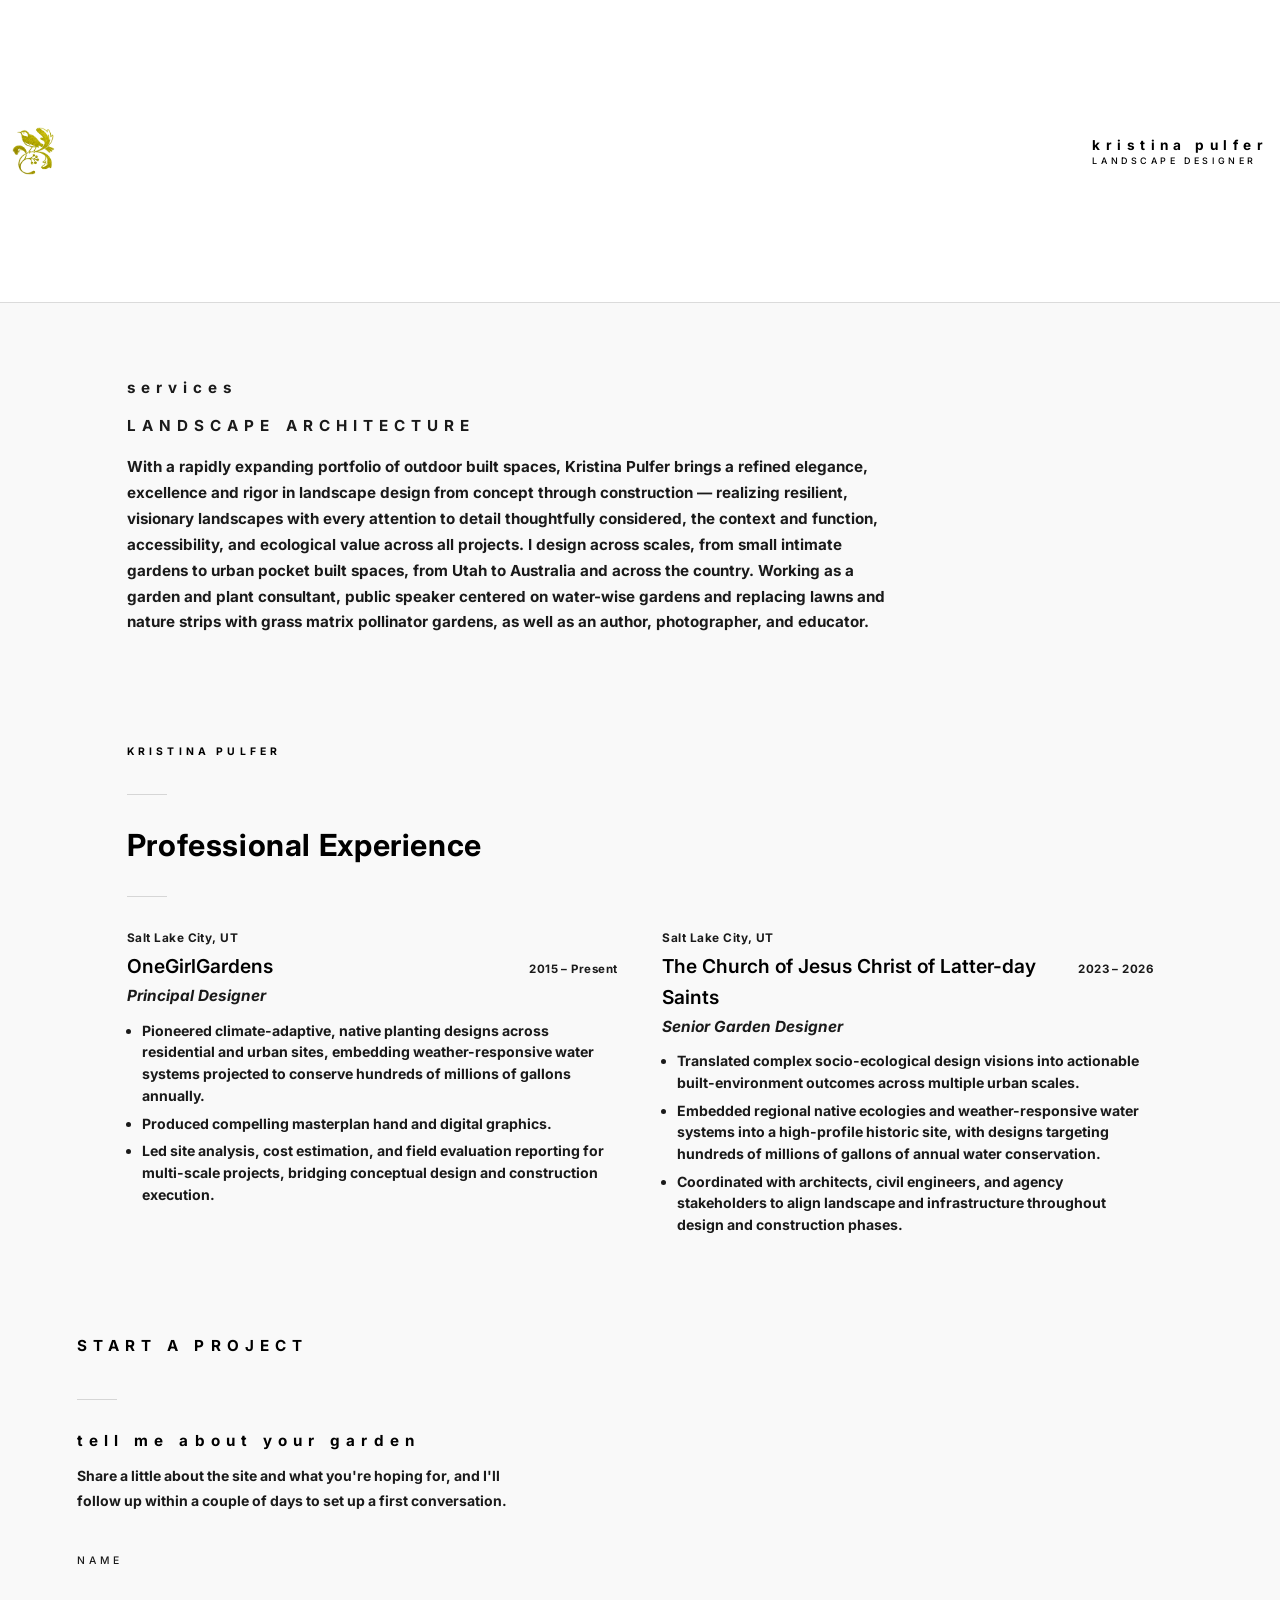
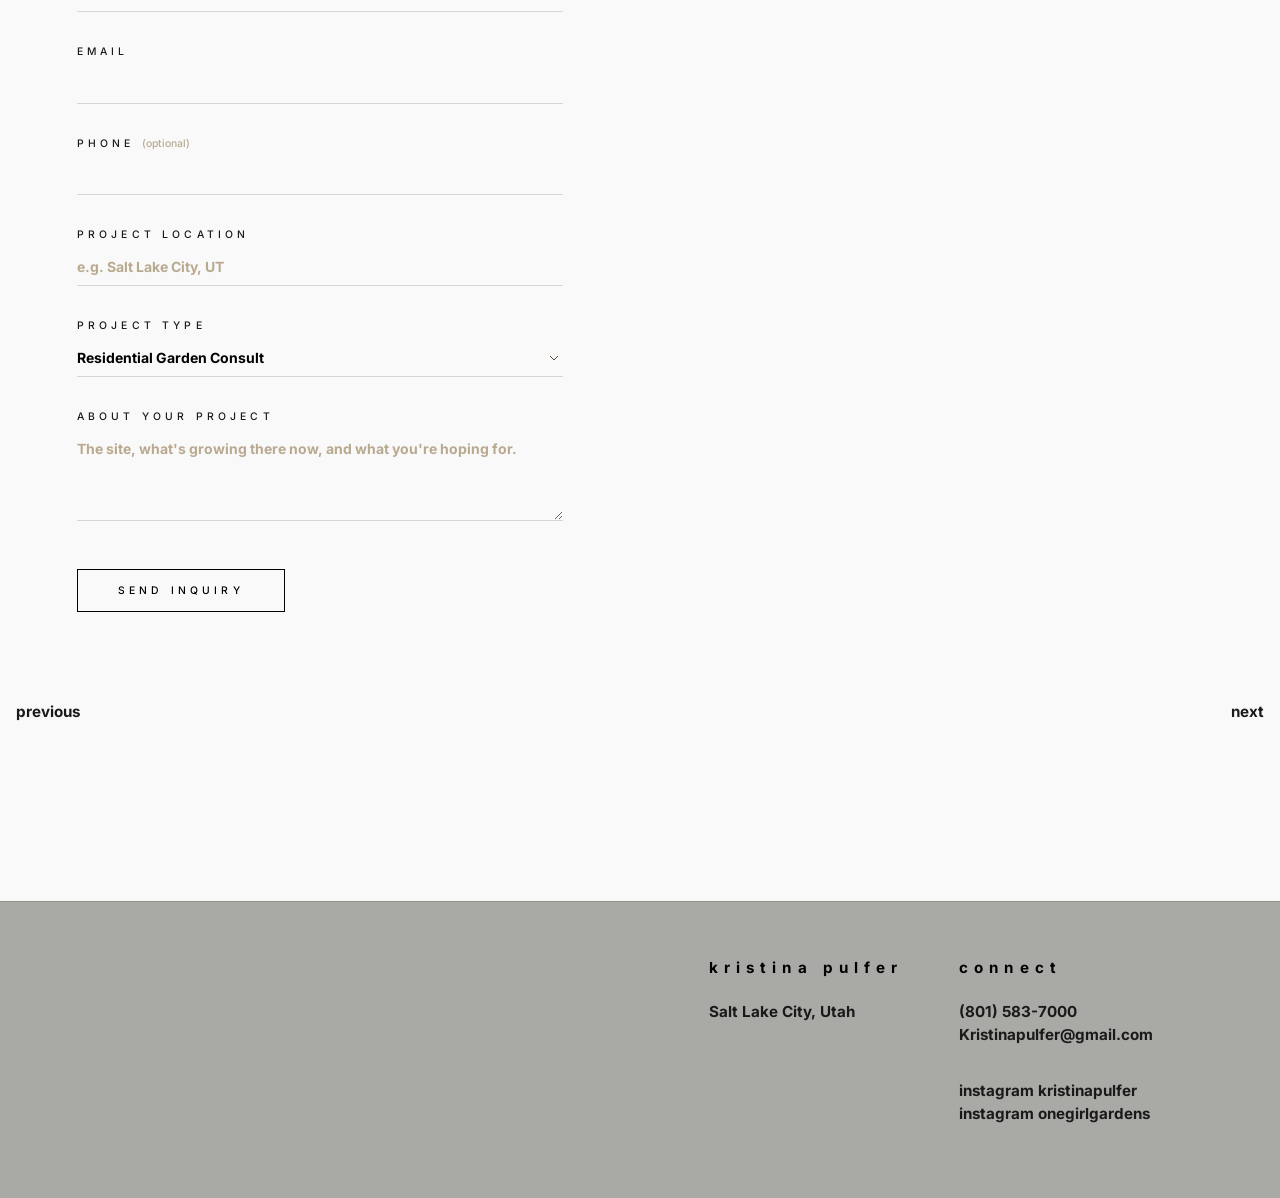
==== commit 8494769a: "Match the gap between Services and Kristina Pulfer/Professional Experience to the same gap size used" ====
--- a/about.html
+++ b/about.html
@@ -36,7 +36,7 @@
   </div>
 </section>
 
-<section>
+<section style="padding-top:1rem;">
   <div class="container">
     <p class="label">Kristina Pulfer</p>
     <hr class="divider">
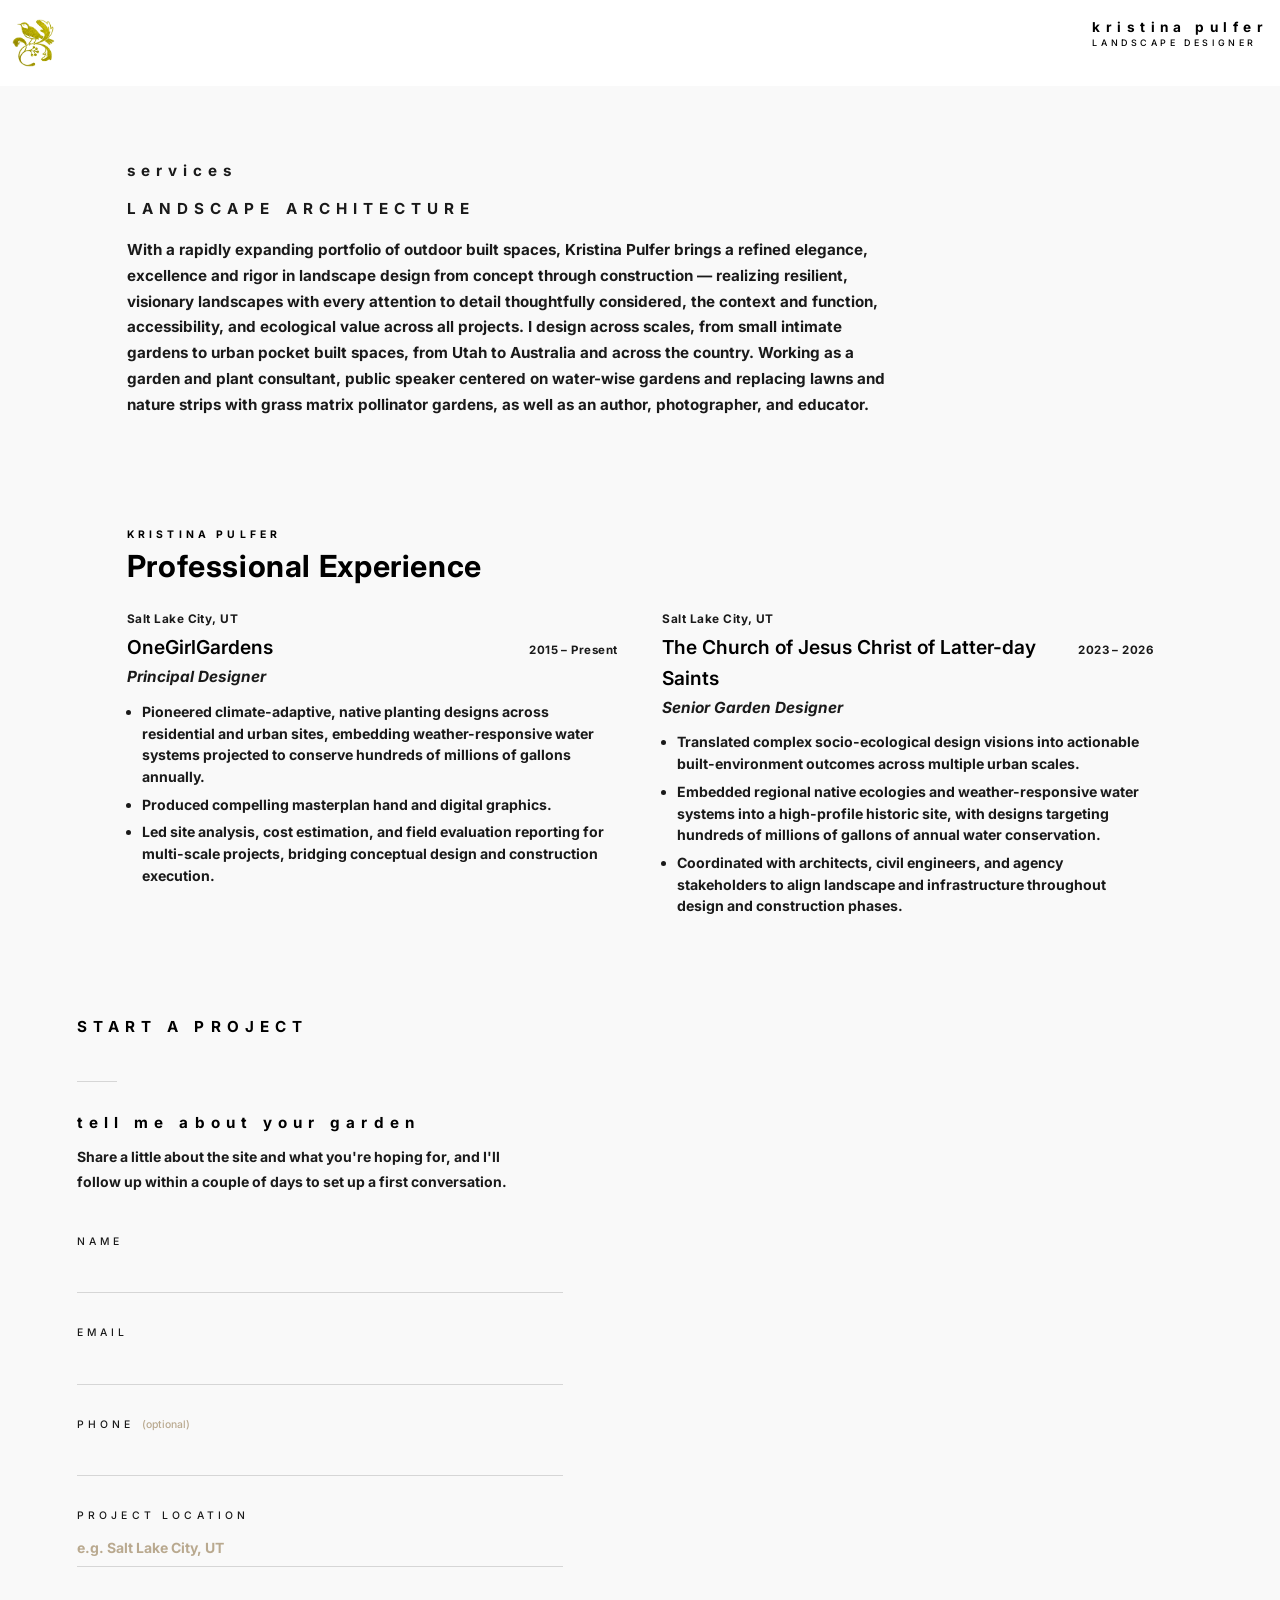
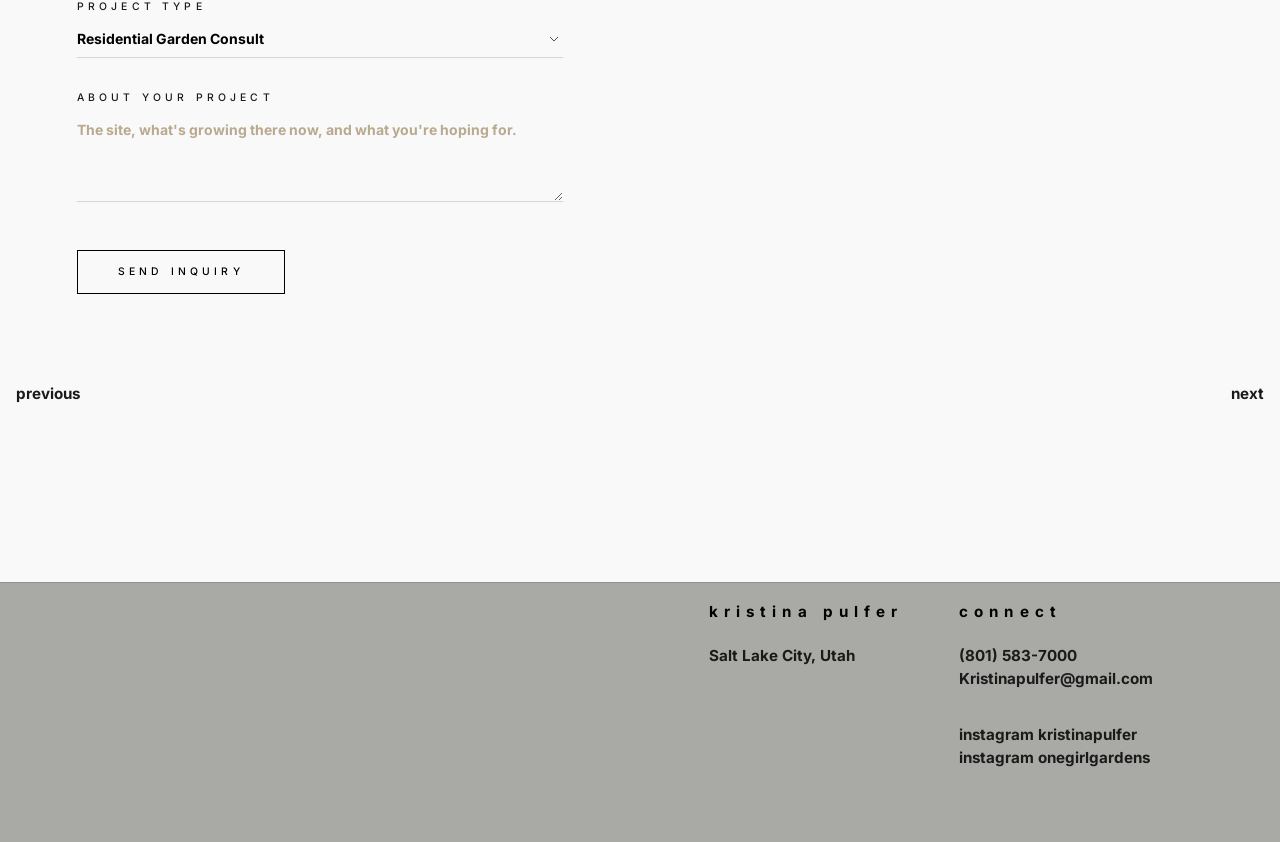
==== commit 3ef63128: "Remove divider lines and tighten spacing between Kristina Pulfer, Professional Experience, and the j" ====
--- a/about.html
+++ b/about.html
@@ -38,10 +38,8 @@
 
 <section style="padding-top:1rem;">
   <div class="container">
-    <p class="label">Kristina Pulfer</p>
-    <hr class="divider">
-    <h2 style="font-size:clamp(1.4rem, 2.6vw, 1.9rem);">Professional Experience</h2>
-    <hr class="divider">
+    <p class="label" style="margin-bottom:0.3em;">Kristina Pulfer</p>
+    <h2 style="font-size:clamp(1.4rem, 2.6vw, 1.9rem); margin-bottom:0.3em;">Professional Experience</h2>
     <div class="exp-grid">
 
       <div class="exp-entry">
--- a/css/style.css
+++ b/css/style.css
@@ -11,6 +11,8 @@
   --green-dark: #000000;
   --line: rgba(0, 0, 0, 0.14);
   --max: 1180px;
+  --edge: 6vw;
+  --nav-edge: 0.75rem;
 }
 
 * { box-sizing: border-box; }
@@ -60,12 +62,12 @@
 .container {
   max-width: var(--max);
   margin: 0 auto;
-  padding: 0 6vw;
+  padding: 0 var(--edge);
 }
 .container-wide {
   max-width: none;
   margin: 0;
-  padding: 0 6vw;
+  padding: 0 var(--edge);
 }
 .text-band {
   background: var(--page-gray);
@@ -79,20 +81,19 @@
   top: 0;
   z-index: 50;
   background: #FFFFFF;
-  border-bottom: 1px solid var(--line);
 }
 
 .site-header .container {
   display: flex;
   flex-direction: row;
-  align-items: center;
+  align-items: flex-start;
   justify-content: space-between;
-  height: 8cm;
+  height: auto;
   max-width: none;
-  padding-top: 0;
-  padding-bottom: 0;
-  padding-left: 0.75rem;
-  padding-right: 0.75rem;
+  padding-top: 0.5cm;
+  padding-bottom: 0.5cm;
+  padding-left: var(--nav-edge);
+  padding-right: var(--nav-edge);
   position: relative;
 }
 
@@ -104,6 +105,7 @@
   display: flex; flex-direction: column; align-items: flex-start; gap: 2px;
   background: none; border: none; cursor: pointer;
   z-index: 60; position: relative; padding: 0; text-align: left;
+  margin-left: auto;
 }
 .nav-toggle .toggle-name {
   font-family: 'Inter', sans-serif; font-size: 0.85rem; font-weight: 700;
@@ -131,13 +133,15 @@
 html.nav-open .brand-logo { display: none; }
 
 .main-nav { position: fixed; inset: 0; background: var(--footer-gray); flex-direction: column;
-  align-items: center; justify-content: center; padding: 2em 8vw; gap: 2.2em; margin-top: 0; transform: translateX(100%);
+  align-items: flex-end; justify-content: flex-start;
+  padding: calc(0.5cm + 48px + 0.5cm) 12px 2em var(--edge);
+  gap: 16px; margin-top: 0; transform: translateX(100%);
   transition: transform 0.3s ease; z-index: 55; }
 .main-nav.open { display: flex; transform: translateX(0); }
 .main-nav a {
   font-family: 'Inter', sans-serif; font-weight: 700; font-size: 1.15rem;
   letter-spacing: 0.4em; text-transform: lowercase; color: var(--brown);
-  padding: 0; border-bottom: none; text-align: center;
+  padding: 0; border-bottom: none; text-align: right;
 }
 .main-nav a:hover, .main-nav a.active { color: var(--brown); opacity: 0.7; }
 .main-nav a.nav-faq { text-transform: none; }
@@ -163,7 +167,7 @@
   background: var(--cream-alt);
   border-bottom: 1px solid var(--line);
 }
-.about-hero-inner { max-width: var(--max); margin: 0 auto; padding: 0 6vw; }
+.about-hero-inner { max-width: var(--max); margin: 0 auto; padding: 0 var(--edge); }
 .about-hero-inner h1 { max-width: 800px; margin-bottom: 0; }
 
 .simple-hero { padding: 3.4rem 0; }
@@ -256,7 +260,8 @@
 }
 
 /* ---------- Homepage hero (stacked) ---------- */
-.home-hero { position: relative; width: 100%; height: 87vh; min-height: 520px; overflow: hidden; margin-top: 0; margin-bottom: 1.5rem; }
+.hero-frame { padding: 12px; }
+.home-hero { position: relative; width: 100%; height: 87vh; min-height: 520px; overflow: hidden; margin-top: 0; margin-bottom: 0; }
 .home-hero .hero-slide {
   position: absolute; inset: 0; z-index: 0;
   opacity: 0; transition: opacity 1.8s ease;
@@ -270,7 +275,7 @@
 }
 .home-hero-text {
   position: absolute; left: 0; bottom: 0; max-width: 700px;
-  text-align: left; padding: 0 6vw 3rem; z-index: 3;
+  text-align: left; padding: 0 var(--edge) 3rem; z-index: 3;
 }
 .home-hero-text .label {
   color: rgba(251,249,243,0.85); margin-top: 0.8em; margin-bottom: 0;
@@ -284,7 +289,7 @@
 }
 
 @media (max-width: 760px) {
-  .home-hero-text { max-width: 100%; padding: 0 6vw 2.6rem; }
+  .home-hero-text { max-width: 100%; padding: 0 var(--edge) 2.6rem; }
 }
 
 .hero-dots {
@@ -293,7 +298,7 @@
 }
 
 @media (max-width: 760px) {
-  .hero-dots { right: 6vw; bottom: 1.4rem; }
+  .hero-dots { right: var(--edge); bottom: 1.4rem; }
 }
 .hero-dots button {
   width: 9px; height: 9px; padding: 0; border-radius: 50%;
@@ -312,7 +317,7 @@
 }
 .page-hero-text {
   position: absolute; left: 0; bottom: 0; max-width: 640px;
-  text-align: left; padding: 0 6vw 2.6rem; z-index: 2;
+  text-align: left; padding: 0 var(--edge) 2.6rem; z-index: 2;
 }
 .page-hero-text .label {
   color: rgba(251,249,243,0.85); margin-bottom: 0.6em;
@@ -322,7 +327,7 @@
 
 @media (max-width: 760px) {
   .page-hero { height: 38vh; min-height: 280px; }
-  .page-hero-text { padding: 0 6vw 2rem; }
+  .page-hero-text { padding: 0 var(--edge) 2rem; }
 }
 
 .selected-heading { text-align: left; padding: 0; }
@@ -471,7 +476,7 @@
 .project-hero { position: relative; width: 100%; height: 92vh; min-height: 560px; overflow: hidden; margin-top: max(0.75in, 8vh); margin-bottom: max(0.75in, 4vh); padding: 0 3vw; box-sizing: border-box; }
 .project-hero img { width: 100%; height: 100%; object-fit: cover; display: block; }
 .project-title-sticky {
-  position: sticky; top: 8cm; z-index: 40;
+  position: sticky; top: 64px; z-index: 40;
   background: var(--cream);
   padding: 1rem 3vw;
 }
@@ -644,7 +649,7 @@
 /* ---------- Footer ---------- */
 .site-footer {
   border-top: 1px solid var(--line);
-  padding: 3.5rem 0 4.5rem;
+  padding: 0.5cm 0 4.5rem;
   margin-top: 1.5in;
   background: var(--footer-gray);
 }
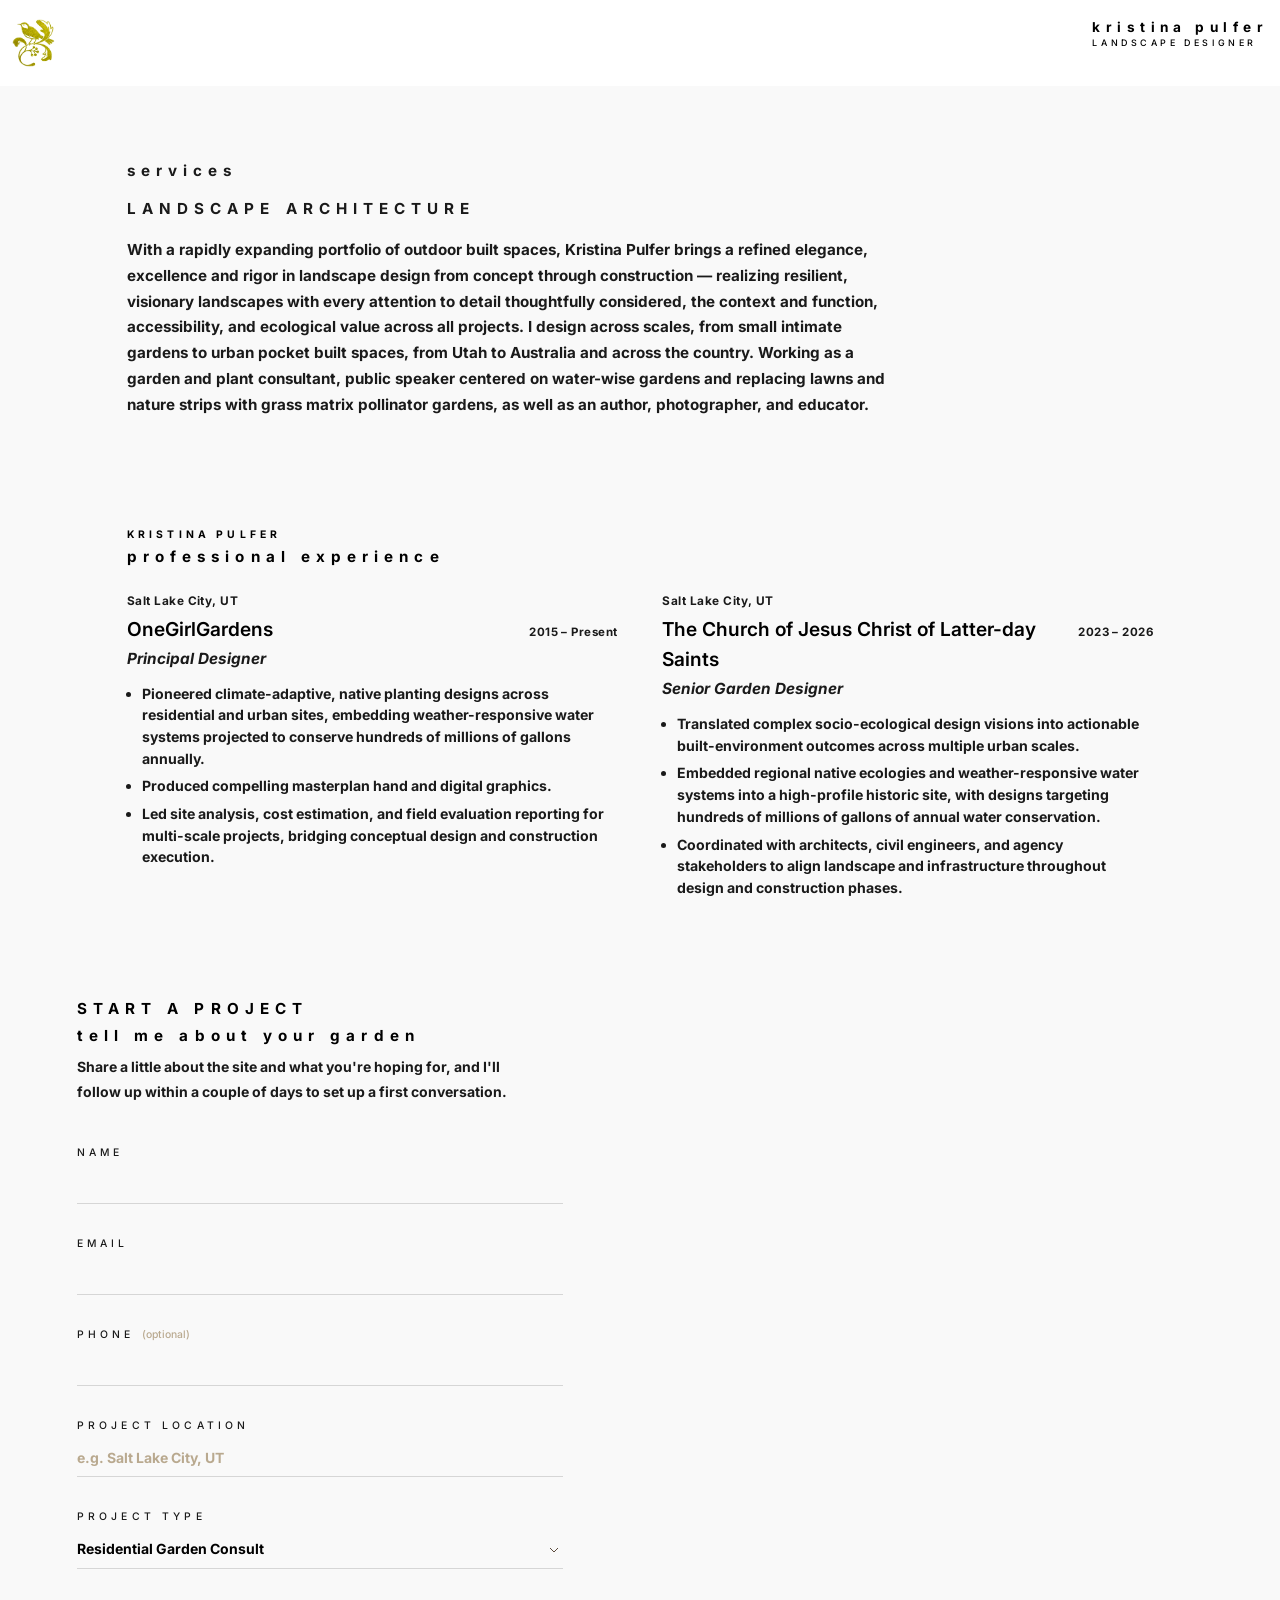
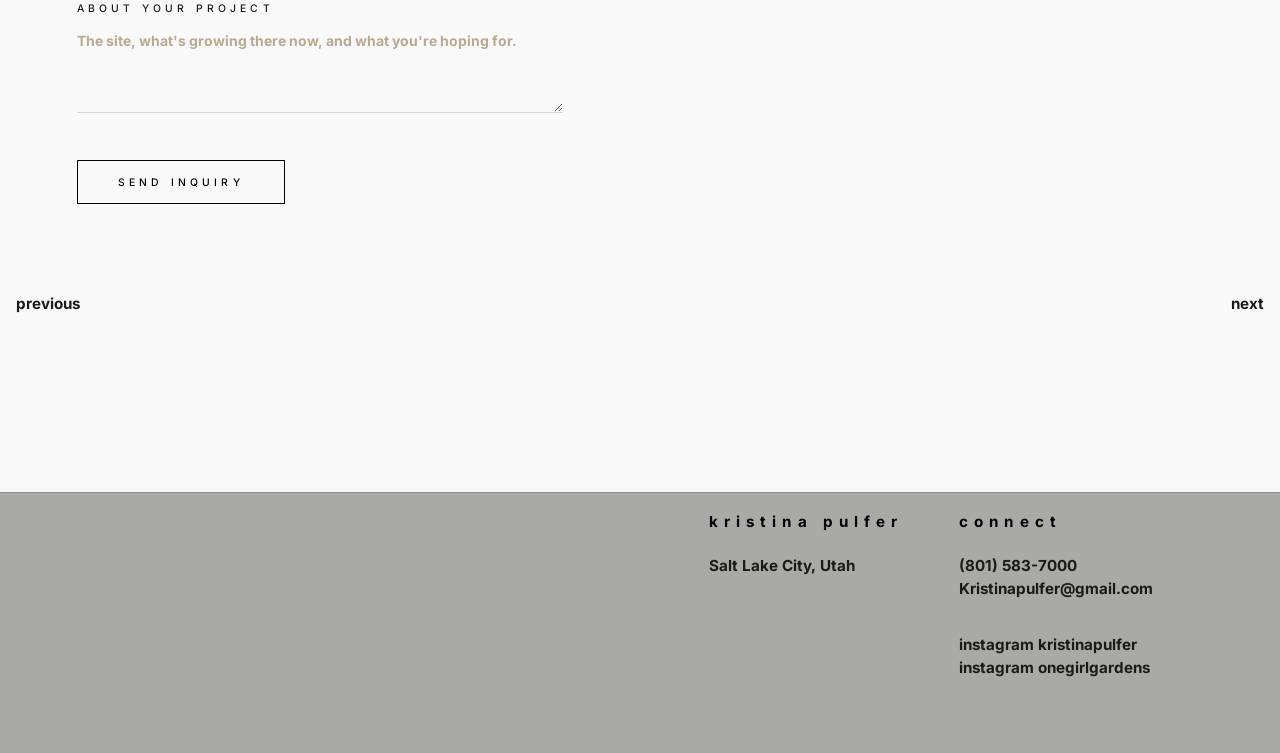
==== commit 2a6111cd: "Remove divider between Start a Project and Tell me about your garden, match Professional Experience " ====
--- a/about.html
+++ b/about.html
@@ -39,7 +39,7 @@
 <section style="padding-top:1rem;">
   <div class="container">
     <p class="label" style="margin-bottom:0.3em;">Kristina Pulfer</p>
-    <h2 style="font-size:clamp(1.4rem, 2.6vw, 1.9rem); margin-bottom:0.3em;">Professional Experience</h2>
+    <h2 style="font-family:'Inter', Helvetica, Arial, sans-serif; font-weight:700; font-size:0.95rem; letter-spacing:0.4em; text-transform:lowercase; color:var(--brown); margin-bottom:0.3em;">Professional Experience</h2>
     <div class="exp-grid">
 
       <div class="exp-entry">
@@ -71,9 +71,8 @@
 <section style="padding-top:1rem; padding-bottom:2rem;">
   <div class="container" style="max-width:640px; margin-left:0; margin-right:auto;">
     <div class="estimate-block">
-      <p class="label" style="font-size:0.95rem;">Start a Project</p>
-      <hr class="divider">
-      <h3>Tell me about your garden</h3>
+      <p class="label" style="font-size:0.95rem; margin-bottom:0.3em;">Start a Project</p>
+      <h3 style="font-family:'Inter', Helvetica, Arial, sans-serif; font-weight:700; font-size:0.95rem; letter-spacing:0.4em; text-transform:lowercase; color:var(--brown); margin-bottom:0.6em;">Tell me about your garden</h3>
       <p>Share a little about the site and what you're hoping for, and I'll follow up within a couple of days to set up a first conversation.</p>
       <form class="estimate-form" action="https://formsubmit.co/Kristinapulfer@gmail.com" method="POST">
         <input type="hidden" name="_subject" value="New inquiry — kristinapulferlandscape.com">
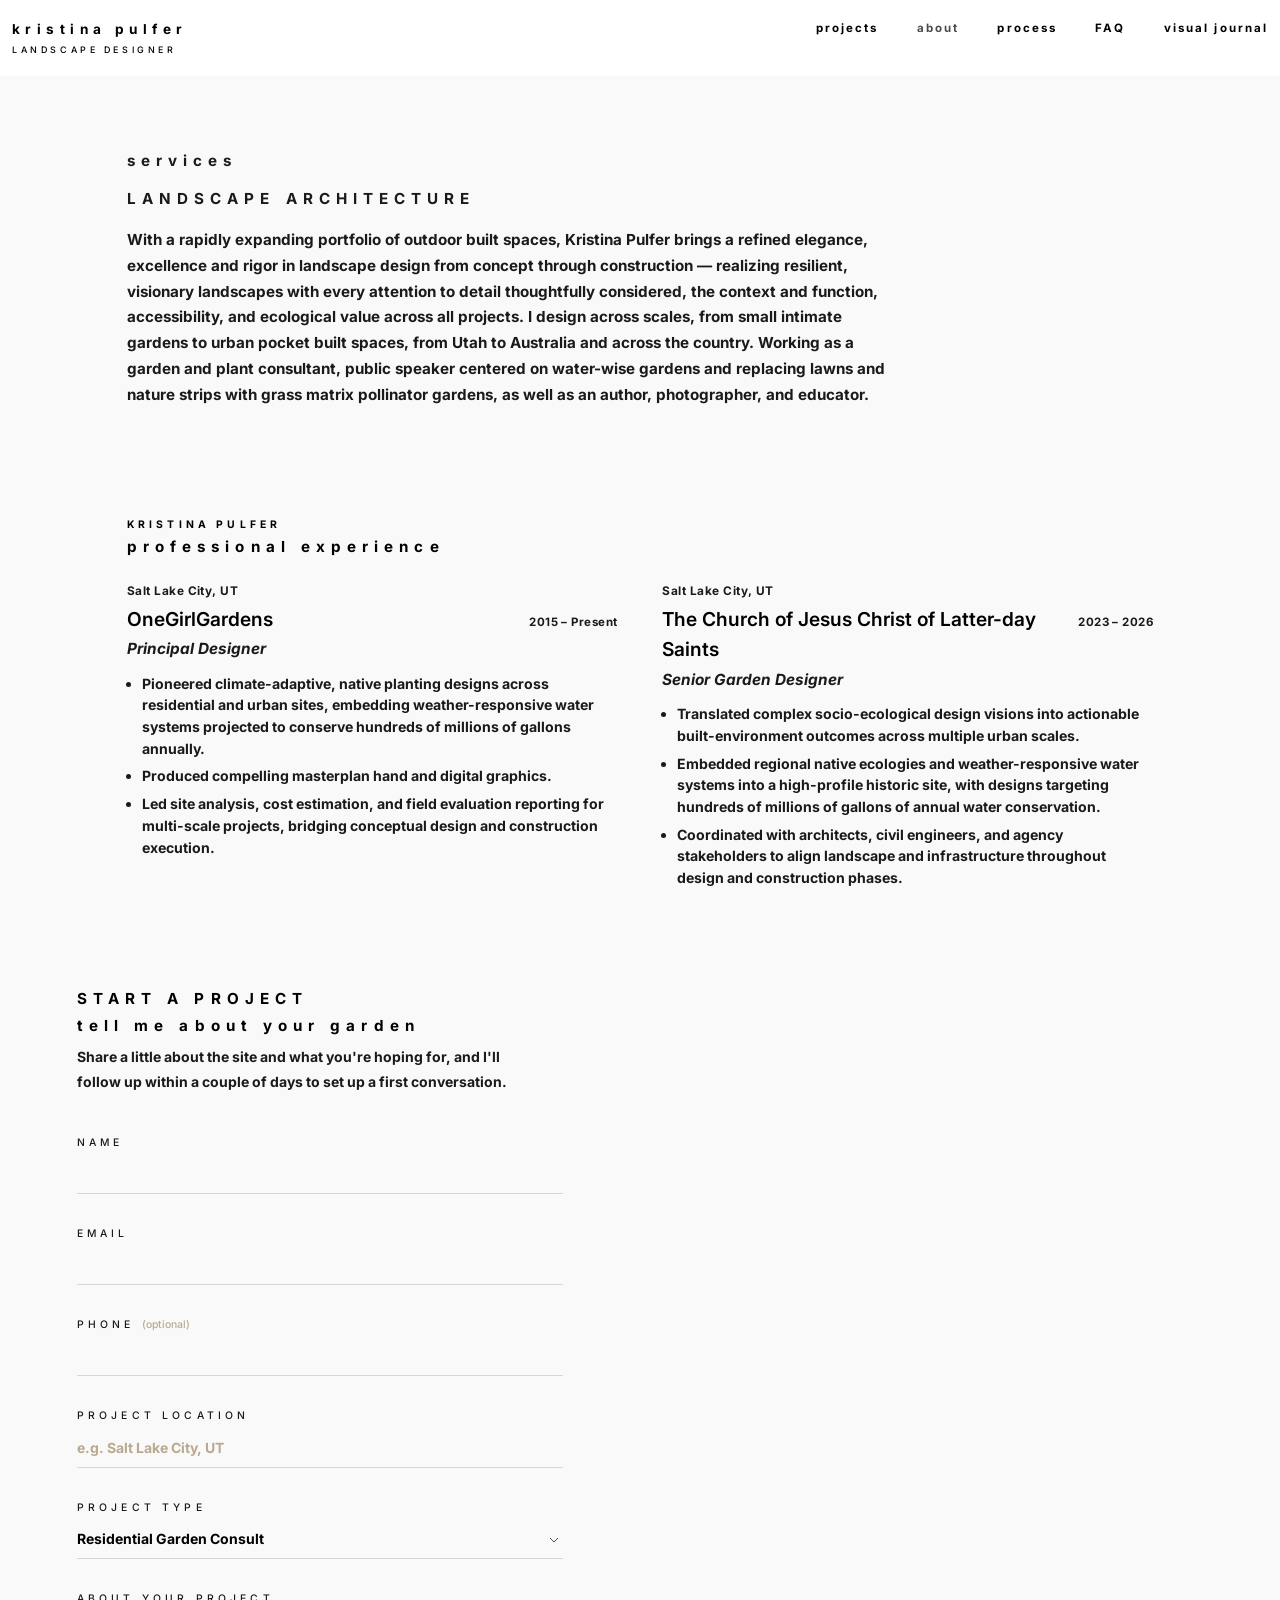
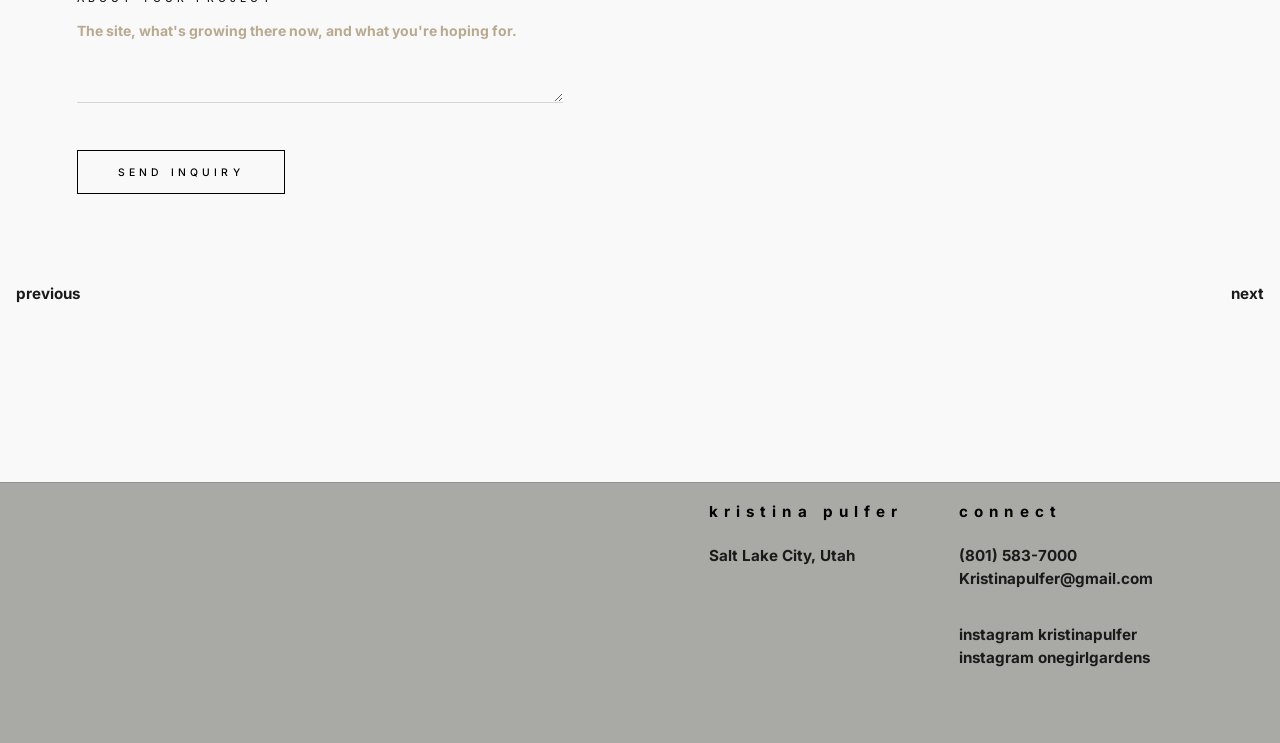
==== commit 17647c10: "Rework header nav, tighten spacing to 12px system, resize FAQ intro - Remove bird logo image; wordma" ====
--- a/about.html
+++ b/about.html
@@ -11,7 +11,10 @@
 
 <header class="site-header">
   <div class="container">
-    <a class="brand-logo" href="index.html" aria-label="Kristina Pulfer — Home"><img src="images/BIRD_LOGO.png" alt="Kristina Pulfer logo"></a>
+    <a class="nav-toggle" href="index.html" aria-label="Kristina Pulfer — Home">
+      <span class="toggle-name">kristina pulfer</span>
+      <span class="toggle-tag">Landscape Designer</span>
+    </a>
     <nav class="main-nav">
       <a href="index.html">Projects</a>
       <a href="about.html" class="active">About</a>
@@ -19,10 +22,6 @@
       <a href="faq.html" class="nav-faq">FAQ</a>
       <a href="visual-journal.html">Visual Journal</a>
     </nav>
-    <button class="nav-toggle" aria-label="Toggle menu">
-      <span class="toggle-name">kristina pulfer</span>
-      <span class="toggle-tag">Landscape Designer</span>
-    </button>
   </div>
 </header>
 
--- a/css/style.css
+++ b/css/style.css
@@ -97,15 +97,12 @@
   position: relative;
 }
 
-.brand-icon { display: none; }
-
 .main-nav { display: none; }
 
 .nav-toggle {
   display: flex; flex-direction: column; align-items: flex-start; gap: 2px;
   background: none; border: none; cursor: pointer;
   z-index: 60; position: relative; padding: 0; text-align: left;
-  margin-left: auto;
 }
 .nav-toggle .toggle-name {
   font-family: 'Inter', sans-serif; font-size: 0.85rem; font-weight: 700;
@@ -126,12 +123,6 @@
   background-position: 100% 0%;
 }
 
-.brand-logo {
-  display: flex; align-items: center; z-index: 60; position: relative;
-}
-.brand-logo img { height: 48px; width: auto; display: block; }
-html.nav-open .brand-logo { display: none; }
-
 .main-nav { position: fixed; inset: 0; background: var(--footer-gray); flex-direction: column;
   align-items: flex-end; justify-content: flex-start;
   padding: calc(0.5cm + 48px + 0.5cm) 12px 2em var(--edge);
@@ -146,6 +137,28 @@
 .main-nav a:hover, .main-nav a.active { color: var(--brown); opacity: 0.7; }
 .main-nav a.nav-faq { text-transform: none; }
 
+@media (min-width: 701px) {
+  .main-nav {
+    display: flex;
+    position: static;
+    transform: none;
+    flex-direction: row;
+    align-items: center;
+    justify-content: flex-end;
+    inset: auto;
+    background: none;
+    padding: 0;
+    margin: 0;
+    gap: 2.4rem;
+    z-index: 10;
+  }
+  .main-nav a {
+    font-size: 0.72rem;
+    letter-spacing: 0.18em;
+    text-align: left;
+  }
+}
+
 /* ---------- Sections ---------- */
 section { padding: 5rem 0; }
 .section-alt { background: var(--cream-alt); border-top: 1px solid var(--line); border-bottom: 1px solid var(--line); }
@@ -351,8 +364,12 @@
 .square-grid {
   display: grid;
   grid-template-columns: repeat(2, 1fr);
-  column-gap: 1.4rem;
-  row-gap: 3rem;
+  column-gap: 12px;
+  row-gap: 24px;
+  width: 100vw;
+  margin-left: calc(50% - 50vw);
+  padding: 12px;
+  box-sizing: border-box;
 }
 .square-tile { display: block; }
 .square-tile.is-hidden { display: none; }
@@ -473,7 +490,7 @@
 }
 
 /* ---------- Project detail pages ---------- */
-.project-hero { position: relative; width: 100%; height: 92vh; min-height: 560px; overflow: hidden; margin-top: max(0.75in, 8vh); margin-bottom: max(0.75in, 4vh); padding: 0 3vw; box-sizing: border-box; }
+.project-hero { position: relative; width: 100%; height: 92vh; min-height: 560px; overflow: hidden; margin-top: 0; margin-bottom: max(0.75in, 4vh); padding: 12px; box-sizing: border-box; }
 .project-hero img { width: 100%; height: 100%; object-fit: cover; display: block; }
 .project-title-sticky {
   position: sticky; top: 64px; z-index: 40;
@@ -559,16 +576,16 @@
   margin-top: 1rem;
   width: 100vw;
   margin-left: calc(50% - 50vw);
-  padding: 0 3vw;
+  padding: 12px;
   box-sizing: border-box;
 }
 .stack-gallery figure { margin: 0; overflow: hidden; }
 .stack-gallery figcaption { font-family: 'Inter', sans-serif; font-size: 0.78rem; letter-spacing: 0.05em; color: var(--brown-soft); margin-top: 0.7rem; }
 
-.gallery-row { margin-bottom: 0.5in; }
+.gallery-row { margin-bottom: 12px; }
 .gallery-row:last-child { margin-bottom: 0; }
 .gallery-row.full img, .gallery-row.full video { width: 100%; height: auto; display: block; }
-.gallery-row.pair { display: grid; grid-template-columns: repeat(2, 1fr); gap: 0.5in; }
+.gallery-row.pair { display: grid; grid-template-columns: repeat(2, 1fr); gap: 12px; }
 .gallery-row.pair img, .gallery-row.pair video { width: 100%; height: 100%; aspect-ratio: 3 / 4; object-fit: cover; display: block; }
 @media (max-width: 700px) {
   .gallery-row.pair { grid-template-columns: 1fr; }
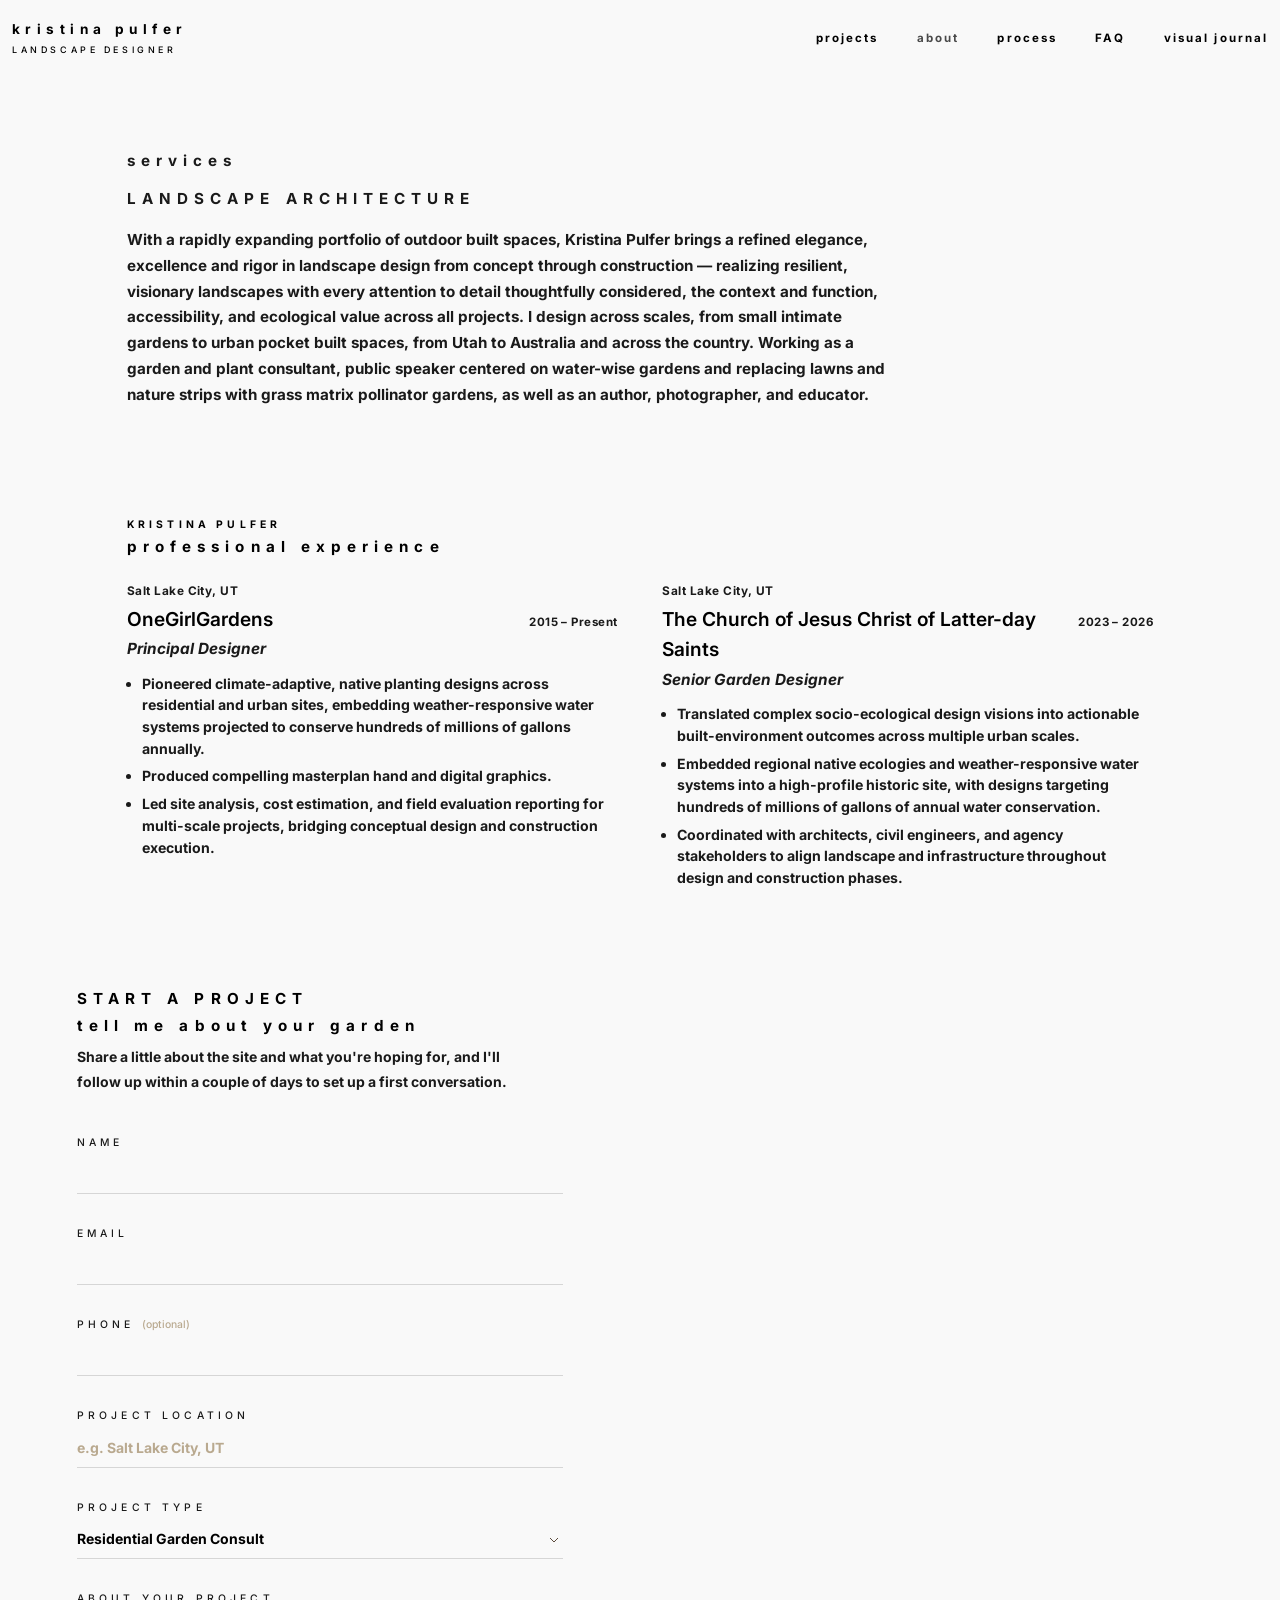
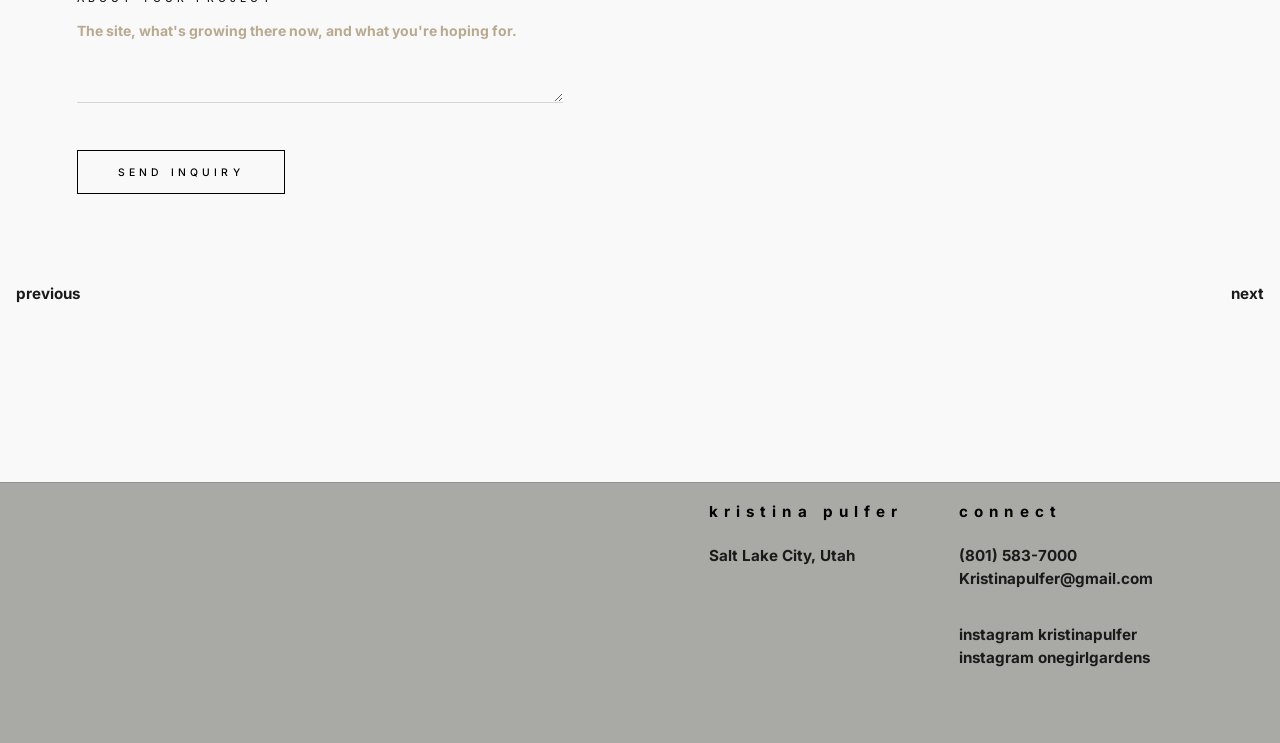
==== commit 9077829d: "Fix broken inline font-family causing serif fallback on prev/next links Netlify's HTML post-processi" ====
--- a/about.html
+++ b/about.html
@@ -38,7 +38,7 @@
 <section style="padding-top:1rem;">
   <div class="container">
     <p class="label" style="margin-bottom:0.3em;">Kristina Pulfer</p>
-    <h2 style="font-family:'Inter', Helvetica, Arial, sans-serif; font-weight:700; font-size:0.95rem; letter-spacing:0.4em; text-transform:lowercase; color:var(--brown); margin-bottom:0.3em;">Professional Experience</h2>
+    <h2 style="font-family:Inter, Helvetica, Arial, sans-serif; font-weight:700; font-size:0.95rem; letter-spacing:0.4em; text-transform:lowercase; color:var(--brown); margin-bottom:0.3em;">Professional Experience</h2>
     <div class="exp-grid">
 
       <div class="exp-entry">
@@ -71,7 +71,7 @@
   <div class="container" style="max-width:640px; margin-left:0; margin-right:auto;">
     <div class="estimate-block">
       <p class="label" style="font-size:0.95rem; margin-bottom:0.3em;">Start a Project</p>
-      <h3 style="font-family:'Inter', Helvetica, Arial, sans-serif; font-weight:700; font-size:0.95rem; letter-spacing:0.4em; text-transform:lowercase; color:var(--brown); margin-bottom:0.6em;">Tell me about your garden</h3>
+      <h3 style="font-family:Inter, Helvetica, Arial, sans-serif; font-weight:700; font-size:0.95rem; letter-spacing:0.4em; text-transform:lowercase; color:var(--brown); margin-bottom:0.6em;">Tell me about your garden</h3>
       <p>Share a little about the site and what you're hoping for, and I'll follow up within a couple of days to set up a first conversation.</p>
       <form class="estimate-form" action="https://formsubmit.co/Kristinapulfer@gmail.com" method="POST">
         <input type="hidden" name="_subject" value="New inquiry — kristinapulferlandscape.com">
@@ -116,8 +116,8 @@
 
 <section style="padding-top:0; padding-bottom:2rem;">
   <div style="display:flex; justify-content:space-between; margin-top:3.5rem; width:100vw; margin-left:calc(50% - 50vw); padding:0 1rem; box-sizing:border-box;">
-    <a href="index.html" style="font-family:'Inter', Helvetica, Arial, sans-serif; font-weight:700; font-size:0.95rem; color:var(--brown-soft); text-transform:lowercase;">previous</a>
-    <a href="studio.html" style="font-family:'Inter', Helvetica, Arial, sans-serif; font-weight:700; font-size:0.95rem; color:var(--brown-soft); text-transform:lowercase;">next</a>
+    <a href="index.html" style="font-family:Inter, Helvetica, Arial, sans-serif; font-weight:700; font-size:0.95rem; color:var(--brown-soft); text-transform:lowercase;">previous</a>
+    <a href="studio.html" style="font-family:Inter, Helvetica, Arial, sans-serif; font-weight:700; font-size:0.95rem; color:var(--brown-soft); text-transform:lowercase;">next</a>
   </div>
 </section>
 
--- a/css/style.css
+++ b/css/style.css
@@ -59,6 +59,10 @@
   color: var(--green-dark);
 }
 
+.page-title-block { text-align: center; padding: 3rem 0 2rem; }
+.page-title-block .label { display: block; margin-bottom: 0.7em; }
+.page-title-block h1 { margin: 0; font-size: clamp(1.3rem, 2.2vw, 1.7rem); }
+
 .container {
   max-width: var(--max);
   margin: 0 auto;
@@ -80,13 +84,13 @@
   position: sticky;
   top: 0;
   z-index: 50;
-  background: #FFFFFF;
+  background: transparent;
 }
 
 .site-header .container {
   display: flex;
   flex-direction: row;
-  align-items: flex-start;
+  align-items: center;
   justify-content: space-between;
   height: auto;
   max-width: none;
@@ -273,7 +277,7 @@
 }
 
 /* ---------- Homepage hero (stacked) ---------- */
-.hero-frame { padding: 12px; }
+.hero-frame { padding: 0 12px; }
 .home-hero { position: relative; width: 100%; height: 87vh; min-height: 520px; overflow: hidden; margin-top: 0; margin-bottom: 0; }
 .home-hero .hero-slide {
   position: absolute; inset: 0; z-index: 0;
@@ -342,8 +346,6 @@
   .page-hero { height: 38vh; min-height: 280px; }
   .page-hero-text { padding: 0 var(--edge) 2rem; }
 }
-
-.selected-heading { text-align: left; padding: 0; }
 
 /* ---------- Project grid (homepage) ---------- */
 /* ---------- Project filter tabs (Dan Pearson format) ---------- */
